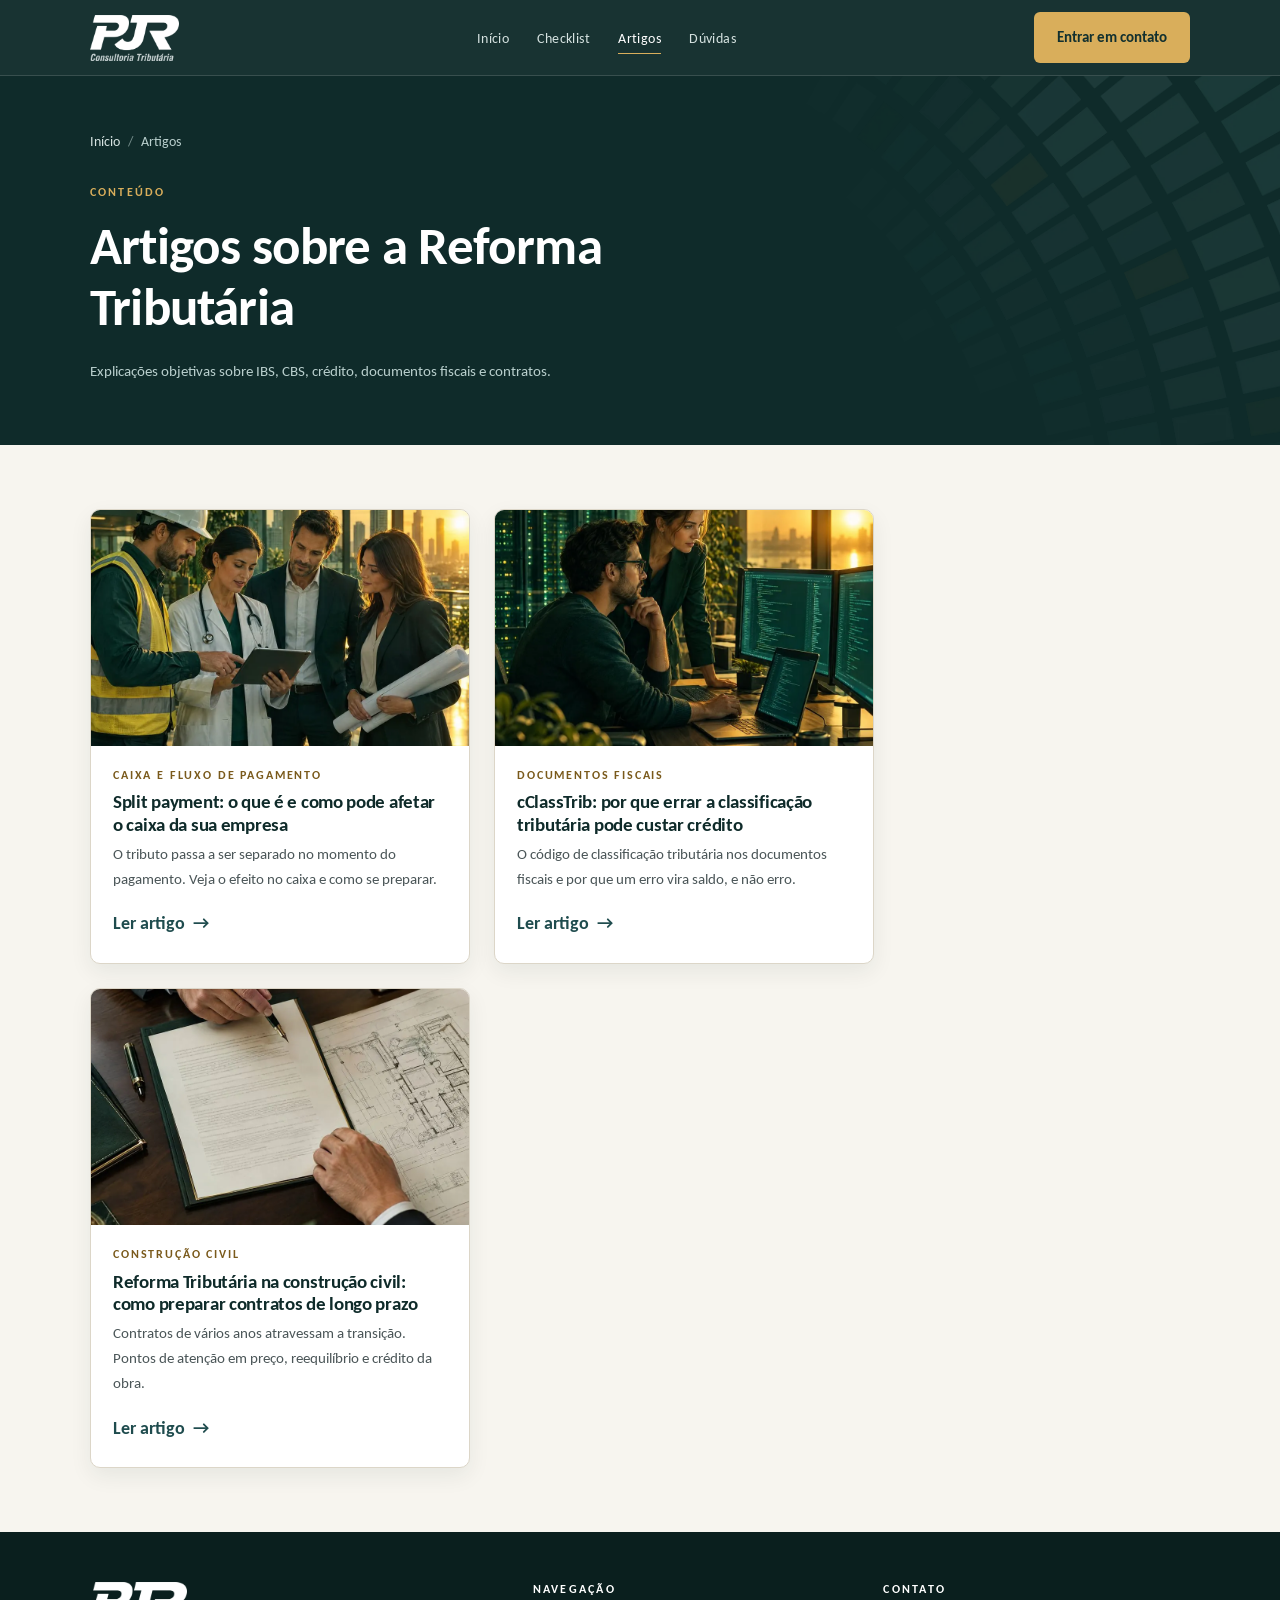
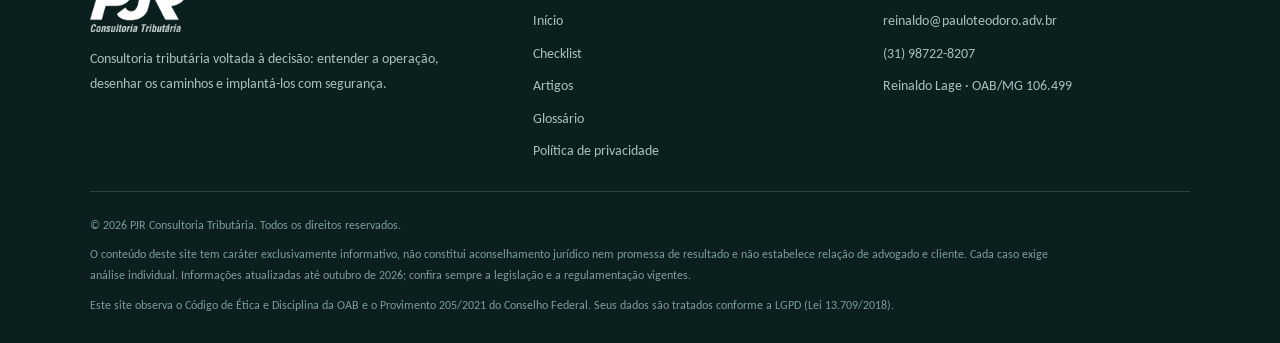
==== artigos/index.html @ 3b341098 "Blog: 3 artigos (split payment, cClassTrib, construção civil), listagem, seção na home e sitemap" ====
<!doctype html>
<html lang="pt-BR">
<head>
<meta charset="utf-8">
<meta name="viewport" content="width=device-width, initial-scale=1">
<title>Artigos sobre a Reforma Tributária | PJR</title>
<meta name="description" content="Artigos objetivos sobre a Reforma Tributária (IBS e CBS): split payment, classificação tributária, contratos e crédito, escritos por advogado tributarista.">
<meta name="robots" content="index, follow, max-image-preview:large">
<meta name="author" content="Reinaldo Lage">
<meta name="theme-color" content="#0F2B2A">
<link rel="canonical" href="https://samubhz.github.io/pjr-consultoria-tributaria/artigos/">
<link rel="alternate" hreflang="pt-BR" href="https://samubhz.github.io/pjr-consultoria-tributaria/artigos/">
<link rel="icon" href="../assets/favicon.ico" sizes="any">
<link rel="icon" type="image/png" sizes="32x32" href="../assets/favicon-32.png">
<link rel="apple-touch-icon" href="../assets/apple-touch-icon.png">
<meta property="og:type" content="website">
<meta property="og:locale" content="pt_BR">
<meta property="og:site_name" content="PJR Consultoria Tributária">
<meta property="og:title" content="Artigos sobre a Reforma Tributária | PJR">
<meta property="og:description" content="Artigos objetivos sobre a Reforma Tributária (IBS e CBS): split payment, classificação tributária, contratos e crédito, escritos por advogado tributarista.">
<meta property="og:url" content="https://samubhz.github.io/pjr-consultoria-tributaria/artigos/">
<meta property="og:image" content="https://samubhz.github.io/pjr-consultoria-tributaria/assets/og-image.jpg">
<meta property="og:image:width" content="1200"><meta property="og:image:height" content="630">
<meta name="twitter:card" content="summary_large_image">
<meta name="twitter:title" content="Artigos sobre a Reforma Tributária | PJR">
<meta name="twitter:description" content="Artigos objetivos sobre a Reforma Tributária (IBS e CBS): split payment, classificação tributária, contratos e crédito, escritos por advogado tributarista.">
<meta name="twitter:image" content="https://samubhz.github.io/pjr-consultoria-tributaria/assets/og-image.jpg">
<script type="application/ld+json">
{
  "@context": "https://schema.org",
  "@type": "CollectionPage",
  "name": "Artigos sobre a Reforma Tributária",
  "url": "https://samubhz.github.io/pjr-consultoria-tributaria/artigos/",
  "hasPart": [
    {
      "@type": "Article",
      "headline": "Split payment: o que é e como pode afetar o caixa da sua empresa",
      "url": "https://samubhz.github.io/pjr-consultoria-tributaria/artigos/split-payment-reforma-tributaria.html"
    },
    {
      "@type": "Article",
      "headline": "cClassTrib: por que errar a classificação tributária pode custar crédito",
      "url": "https://samubhz.github.io/pjr-consultoria-tributaria/artigos/cclasstrib-classificacao-tributaria.html"
    },
    {
      "@type": "Article",
      "headline": "Reforma Tributária na construção civil: como preparar contratos de longo prazo",
      "url": "https://samubhz.github.io/pjr-consultoria-tributaria/artigos/reforma-tributaria-construcao-civil-contratos.html"
    }
  ]
}
</script>
<link rel="preload" as="style" href="https://fonts.googleapis.com/css2?family=Carlito:wght@400;700&display=swap" onload="this.onload=null;this.rel='stylesheet'">
<noscript><link rel="stylesheet" href="https://fonts.googleapis.com/css2?family=Carlito:wght@400;700&display=swap"></noscript>
<link rel="stylesheet" href="../assets/blog.css">
</head>
<body>
<a class="skip" href="#conteudo">Ir para o conteúdo</a>
<header class="site">
  <div class="container nav">
    <a href="../index.html" aria-label="PJR Consultoria Tributária, início"><img src="../assets/logo-pjr-white.png" alt="PJR Consultoria Tributária" width="89" height="46"></a>
    <nav aria-label="Principal"><ul>
      <li><a class="link" href="../index.html">Início</a></li>
      <li><a class="link" href="../index.html#checklist">Checklist</a></li>
      <li><a class="link" href="index.html" aria-current="page">Artigos</a></li>
      <li><a class="link" href="../index.html#faq">Dúvidas</a></li>
    </ul></nav>
    <a class="btn btn-primary" href="../index.html#contato">Entrar em contato</a>
  </div>
</header>
<main id="conteudo">
<div class="a-hero"><div class="container">
  <p class="crumbs"><a href="../index.html">Início</a><span>/</span>Artigos</p>
  <span class="tag">Conteúdo</span>
  <h1>Artigos sobre a Reforma Tributária</h1>
  <p class="meta">Explicações objetivas sobre IBS, CBS, crédito, documentos fiscais e contratos.</p>
</div></div>
<section class="related" style="background:var(--paper)"><div class="container"><div class="cards"><a class="card" href="split-payment-reforma-tributaria.html"><img src="../assets/hero-servicos.webp" alt="Profissionais analisando um tablet e plantas em um saguão moderno" width="1000" height="1000" loading="lazy"><div><span class="tag">Caixa e fluxo de pagamento</span><h3>Split payment: o que é e como pode afetar o caixa da sua empresa</h3><p>O tributo passa a ser separado no momento do pagamento. Veja o efeito no caixa e como se preparar.</p><span class="more">Ler artigo <span aria-hidden="true">→</span></span></div></a><a class="card" href="cclasstrib-classificacao-tributaria.html"><img src="../assets/hero-ti.webp" alt="Dois profissionais de tecnologia analisando código em monitores" width="1000" height="1000" loading="lazy"><div><span class="tag">Documentos fiscais</span><h3>cClassTrib: por que errar a classificação tributária pode custar crédito</h3><p>O código de classificação tributária nos documentos fiscais e por que um erro vira saldo, e não erro.</p><span class="more">Ler artigo <span aria-hidden="true">→</span></span></div></a><a class="card" href="reforma-tributaria-construcao-civil-contratos.html"><img src="../assets/contrato-obra.webp" alt="Profissionais revisando um contrato e uma planta sobre a mesa" width="1000" height="1000" loading="lazy"><div><span class="tag">Construção civil</span><h3>Reforma Tributária na construção civil: como preparar contratos de longo prazo</h3><p>Contratos de vários anos atravessam a transição. Pontos de atenção em preço, reequilíbrio e crédito da obra.</p><span class="more">Ler artigo <span aria-hidden="true">→</span></span></div></a></div></div></section>
</main>
<footer>
  <div class="container">
    <div class="fgrid">
      <div><img src="../assets/logo-pjr-white.png" alt="PJR Consultoria Tributária" width="97" height="50" loading="lazy"><p>Consultoria tributária voltada à decisão: entender a operação, desenhar os caminhos e implantá-los com segurança.</p></div>
      <div><h3>Navegação</h3><ul><li><a href="../index.html">Início</a></li><li><a href="../index.html#checklist">Checklist</a></li><li><a href="index.html">Artigos</a></li><li><a href="../index.html#glossario">Glossário</a></li><li><a href="../privacidade.html">Política de privacidade</a></li></ul></div>
      <div><h3>Contato</h3><ul><li><a href="mailto:reinaldo@pauloteodoro.adv.br">reinaldo@pauloteodoro.adv.br</a></li><li><a href="tel:+5531987228207">(31) 98722-8207</a></li><li>Reinaldo Lage · OAB/MG 106.499</li></ul></div>
    </div>
    <div class="legal">
      <span>© 2026 PJR Consultoria Tributária. Todos os direitos reservados.</span>
      <span>O conteúdo deste site tem caráter exclusivamente informativo, não constitui aconselhamento jurídico nem promessa de resultado e não estabelece relação de advogado e cliente. Cada caso exige análise individual. Informações atualizadas até outubro de 2026; confira sempre a legislação e a regulamentação vigentes.</span>
      <span>Este site observa o Código de Ética e Disciplina da OAB e o Provimento 205/2021 do Conselho Federal. Seus dados são tratados conforme a LGPD (Lei 13.709/2018).</span>
    </div>
  </div>
</footer>
</body>
</html>
---- assets/blog.css ----
:root{--green:#1F4C4E;--green-deep:#0F2B2A;--green-mid:#2E8B84;--gold:#B8893A;--gold-bright:#D9AE5B;--gold-ink:#7A5A1C;--paper:#F7F5EF;--paper-2:#EFEBE1;--ink:#1B2627;--ink-soft:#4B5658;--line:#DCD6C8;--ease:cubic-bezier(.22,1,.36,1);--sans:Calibri,Carlito,"Segoe UI",system-ui,-apple-system,Arial,sans-serif}
*{box-sizing:border-box}
html{scroll-behavior:smooth;scroll-padding-top:84px}
body{margin:0;font-family:var(--sans);font-size:18px;line-height:1.7;color:var(--ink);background:var(--paper);-webkit-font-smoothing:antialiased;overflow-x:clip}
img{max-width:100%;height:auto;display:block}
a{color:var(--green)}
h1,h2,h3{font-family:var(--sans);font-weight:700;color:var(--green-deep);line-height:1.15;letter-spacing:-.015em;margin:0 0 .5em}
p{margin:0 0 1.15em}
.container{width:min(1100px,100% - 44px);margin-inline:auto}
.icon{width:1.05em;height:1.05em;fill:currentColor;flex:none}
.skip{position:absolute;left:-999px;top:8px;background:var(--gold-bright);color:#12302F;padding:10px 16px;border-radius:6px;z-index:100;font-weight:600}
.skip:focus{left:12px}
:focus-visible{outline:3px solid var(--gold-bright);outline-offset:3px;border-radius:4px}

header.site{position:sticky;top:0;z-index:50;background:rgba(15,43,42,.96);backdrop-filter:blur(10px);border-bottom:1px solid rgba(255,255,255,.14)}
.nav{display:flex;align-items:center;justify-content:space-between;gap:24px;padding:12px 0}
.nav img{height:46px;width:auto}
.nav ul{display:flex;gap:28px;list-style:none;margin:0;padding:0}
.nav a.link{color:#D6E3E1;text-decoration:none;font-size:.9rem;font-weight:500;letter-spacing:.03em;padding:6px 0;border-bottom:1px solid transparent}
.nav a.link:hover,.nav a.link[aria-current]{color:#fff;border-color:var(--gold-bright)}
.btn{display:inline-flex;align-items:center;gap:10px;padding:12px 22px;border-radius:6px;font-weight:700;font-size:.92rem;text-decoration:none;border:1.5px solid transparent;cursor:pointer;font-family:var(--sans);transition:background-color .2s,transform .15s var(--ease)}
.btn:active{transform:scale(.97)}
.btn-primary{background:var(--gold-bright);color:#12302F}
.btn-primary:hover{background:#E4BC71}
.btn-green{background:var(--green);color:#fff}
.btn-green:hover{background:var(--green-deep)}
@media(max-width:860px){.nav ul{display:none}}

.a-hero{background:var(--green-deep);color:#fff;padding:54px 0 60px;position:relative;overflow:hidden;isolation:isolate}
.a-hero::after{content:"";position:absolute;right:-3%;top:-10%;width:min(60%,820px);aspect-ratio:1.6;background:url(grafismo-branco.webp) no-repeat center/contain;opacity:.8;z-index:-1;pointer-events:none}
.crumbs{font-size:.85rem;color:#B9CFCD;margin:0 0 22px}
.crumbs a{color:#D6E3E1;text-decoration:none}.crumbs a:hover{color:var(--gold-bright)}
.crumbs span{margin:0 8px;opacity:.6}
.a-hero .tag{display:inline-block;font-weight:700;letter-spacing:.18em;text-transform:uppercase;font-size:.74rem;color:var(--gold-bright);margin-bottom:14px}
.a-hero h1{color:#fff;font-size:clamp(2rem,4.6vw,3.3rem);max-width:22ch;margin-bottom:.4em}
.a-hero .meta{margin:0;color:#B9CFCD;font-size:.95rem}
.a-hero .meta b{color:#fff}

.a-wrap{display:grid;grid-template-columns:minmax(0,760px) 260px;gap:64px;justify-content:center;padding:56px 0 90px}
.a-body figure{margin:0 0 34px;border-radius:10px;overflow:hidden;box-shadow:0 14px 36px rgba(15,43,42,.14)}
.a-body figure img{width:100%;aspect-ratio:16/9;object-fit:cover}
.summary{background:#fff;border:1px solid var(--line);border-left:4px solid var(--gold);border-radius:8px;padding:22px 26px;margin:0 0 34px}
.summary h2{font-size:1.15rem;margin:0 0 10px;letter-spacing:.02em}
.summary ul{margin:0;padding-left:1.1em}
.summary li{margin:.3em 0;color:var(--ink-soft)}
.a-body h2{font-size:1.75rem;margin:1.8em 0 .5em}
.a-body h3{font-size:1.25rem;margin:1.4em 0 .4em}
.a-body li{margin:.35em 0}
.a-body ul,.a-body ol{padding-left:1.2em;margin:0 0 1.2em}
.example{background:#FBF2DE;border:1px solid #EBD3A0;border-radius:8px;padding:22px 26px;margin:1.4em 0}
.example h3{margin-top:0;font-size:1.1rem}
.example p:last-child{margin:0}
.note{font-size:.85rem;color:var(--ink-soft)}
.cta{background:var(--green-deep);color:#fff;border-radius:10px;padding:32px 34px;margin:2.4em 0 2em;border-top:3px solid var(--gold-bright)}
.cta h2{color:#fff;font-size:1.5rem;margin:0 0 .4em}
.cta p{color:#C9D9D7;margin:0 0 1.1em}
.cta .row{display:flex;flex-wrap:wrap;gap:12px}
.cta .btn-ghost{border-color:rgba(255,255,255,.5);color:#fff}
.author{display:flex;gap:20px;align-items:center;border-top:1px solid var(--line);padding-top:26px;margin-top:2em}
.author img{width:84px;height:84px;border-radius:50%;flex:none}
.author p{margin:0;font-size:.95rem;color:var(--ink-soft)}
.author b{color:var(--green-deep)}
.legal-note{font-size:.82rem;color:var(--ink-soft);margin-top:1.6em;border-top:1px solid var(--line);padding-top:16px}
.toc{position:sticky;top:96px;align-self:start;font-size:.92rem}
.toc h2{font-size:.78rem;letter-spacing:.18em;text-transform:uppercase;color:var(--gold-ink);margin:0 0 12px}
.toc ol{list-style:none;margin:0;padding:0;border-left:2px solid var(--line)}
.toc a{display:block;padding:6px 0 6px 16px;margin-left:-2px;border-left:2px solid transparent;text-decoration:none;color:var(--ink-soft);line-height:1.35}
.toc a:hover{color:var(--green);border-color:var(--gold)}
.related{background:var(--paper-2);padding:64px 0}
.related h2{font-size:1.6rem;margin-bottom:24px}
.cards{display:grid;grid-template-columns:repeat(auto-fit,minmax(280px,380px));gap:24px;justify-content:start}
.card{display:flex;flex-direction:column;background:#fff;border:1px solid var(--line);border-radius:10px;overflow:hidden;text-decoration:none;color:inherit;box-shadow:0 8px 22px rgba(15,43,42,.07);transition:translate .25s var(--ease),box-shadow .25s var(--ease)}
@media(hover:hover) and (pointer:fine){.card:hover{translate:0 -4px;box-shadow:0 18px 40px rgba(15,43,42,.14)}}
.card img{aspect-ratio:16/10;width:100%;object-fit:cover}
.card div{padding:20px 22px 24px;display:flex;flex-direction:column;gap:6px;flex:1}
.card .tag{font-size:.72rem;font-weight:700;letter-spacing:.16em;text-transform:uppercase;color:var(--gold-ink)}
.card h3{font-size:1.2rem;margin:0}
.card p{font-size:.93rem;color:var(--ink-soft);margin:0}
.card .more{margin-top:auto;padding-top:10px;font-weight:700;color:var(--green);display:inline-flex;gap:8px;align-items:center}

footer{background:#0A1F1E;color:#A9C0BE;padding:50px 0 28px;font-size:.9rem}
.fgrid{display:grid;grid-template-columns:1.3fr 1fr 1fr;gap:44px;padding-bottom:28px;border-bottom:1px solid rgba(255,255,255,.14)}
footer img{height:50px;width:auto;margin-bottom:14px}
footer h3{font-size:.78rem;letter-spacing:.18em;text-transform:uppercase;color:#fff;margin-bottom:12px}
footer ul{list-style:none;padding:0;margin:0;display:grid;gap:8px}
footer a{color:inherit;text-decoration:none}footer a:hover{color:var(--gold-bright)}
.legal{padding-top:22px;font-size:.78rem;color:#7F9B99;display:grid;gap:8px;max-width:980px}

@media(max-width:1000px){.a-wrap{grid-template-columns:minmax(0,760px)}.toc{display:none}.cards{grid-template-columns:minmax(0,520px)}.fgrid{grid-template-columns:1fr}}
@media(max-width:600px){body{font-size:17px}.cta{padding:26px 22px}.author{flex-direction:column;text-align:center}}
@media(prefers-reduced-motion:reduce){*,*::before,*::after{transition:none!important;animation:none!important}html{scroll-behavior:auto}}
@media print{header.site,.toc,.cta,.related,footer,.skip{display:none!important}.a-hero{background:#fff;color:#000;padding:0}.a-hero h1,.a-hero .meta{color:#000}.a-hero::after{display:none}.a-wrap{display:block;padding:0}}
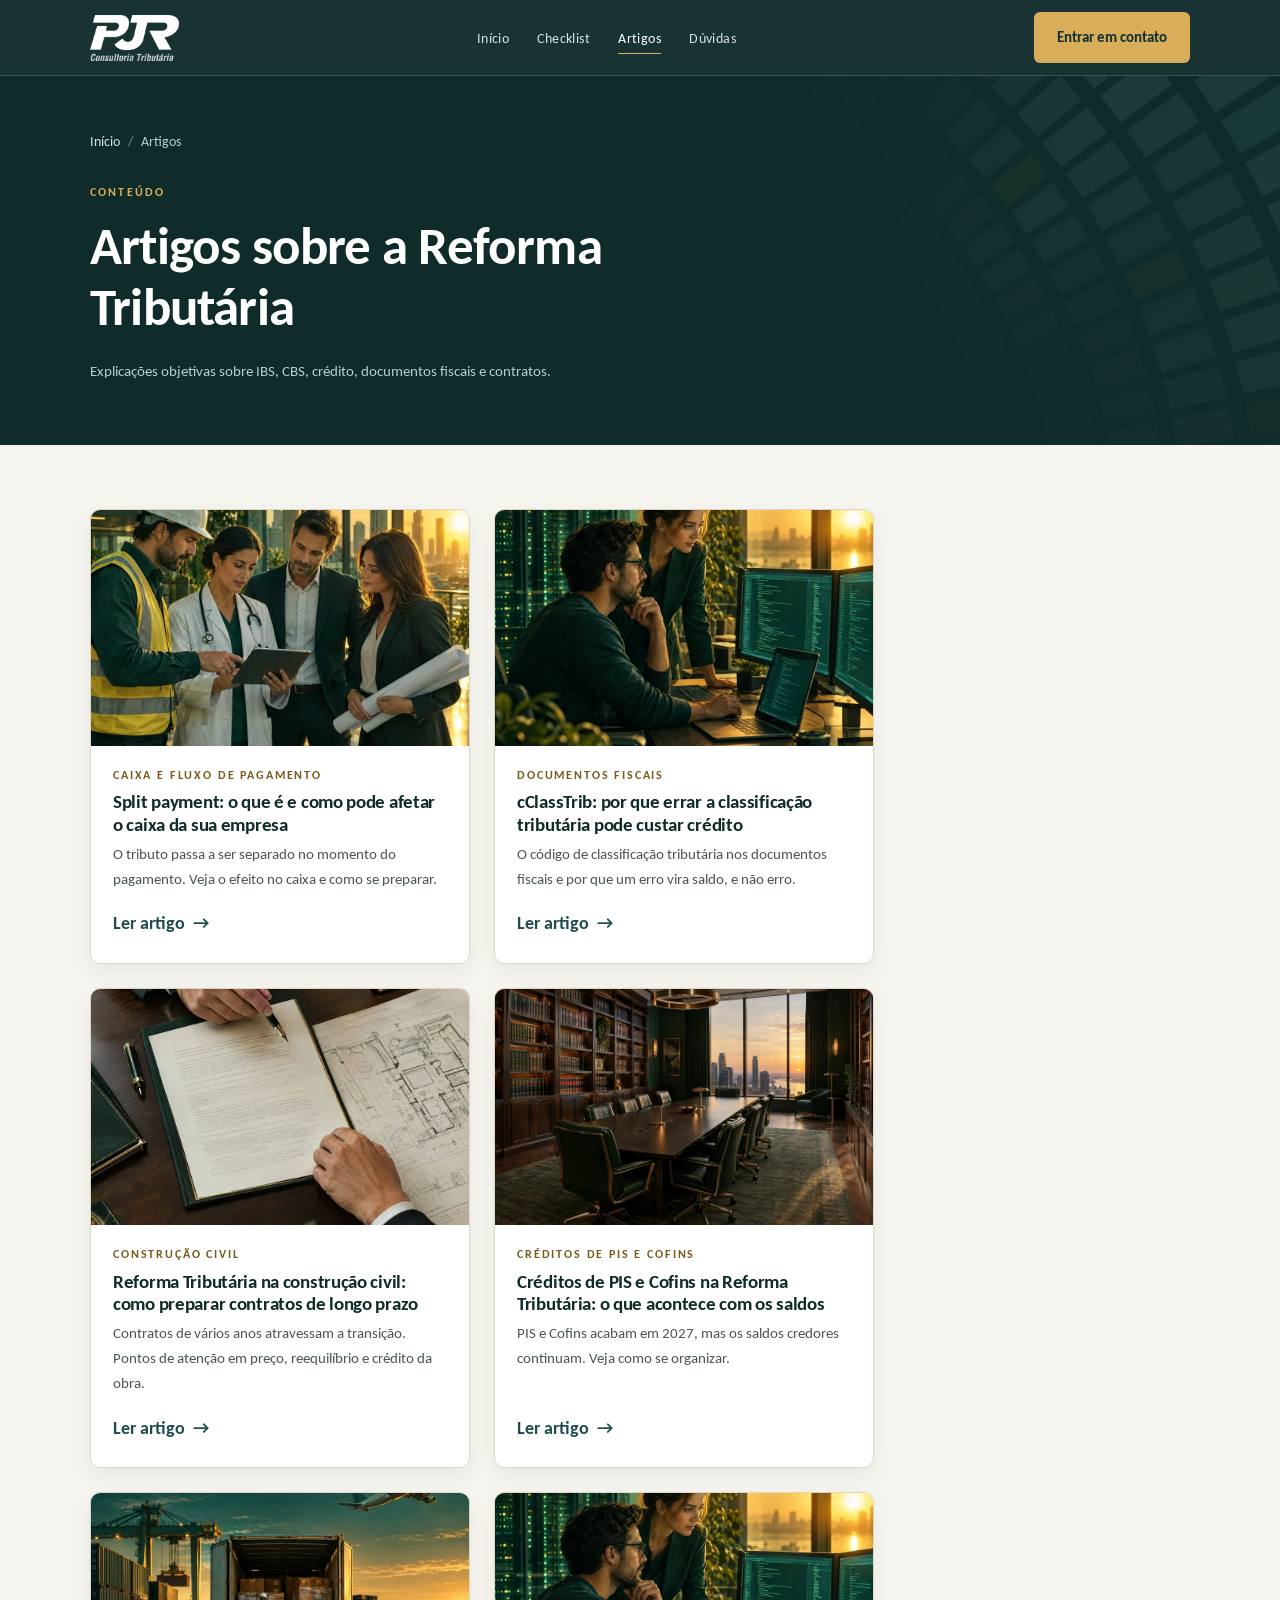
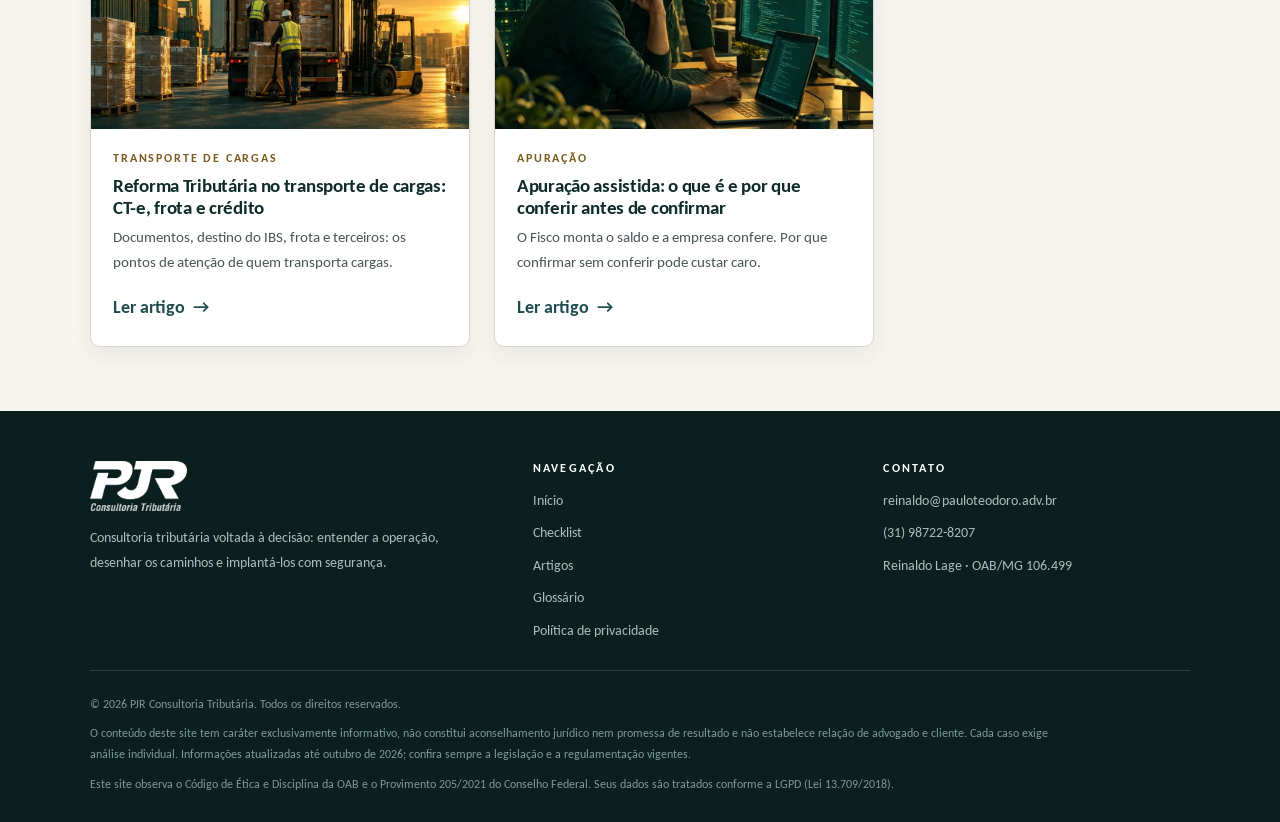
==== commit 523e9ea0: "Blog: mais 3 artigos (PIS/Cofins, transporte de cargas, apuração assistida)" ====
--- a/artigos/index.html
+++ b/artigos/index.html
@@ -46,6 +46,21 @@
       "@type": "Article",
       "headline": "Reforma Tributária na construção civil: como preparar contratos de longo prazo",
       "url": "https://samubhz.github.io/pjr-consultoria-tributaria/artigos/reforma-tributaria-construcao-civil-contratos.html"
+    },
+    {
+      "@type": "Article",
+      "headline": "Créditos de PIS e Cofins na Reforma Tributária: o que acontece com os saldos",
+      "url": "https://samubhz.github.io/pjr-consultoria-tributaria/artigos/creditos-pis-cofins-reforma-tributaria.html"
+    },
+    {
+      "@type": "Article",
+      "headline": "Reforma Tributária no transporte de cargas: CT-e, frota e crédito",
+      "url": "https://samubhz.github.io/pjr-consultoria-tributaria/artigos/reforma-tributaria-transporte-de-cargas-cte.html"
+    },
+    {
+      "@type": "Article",
+      "headline": "Apuração assistida: o que é e por que conferir antes de confirmar",
+      "url": "https://samubhz.github.io/pjr-consultoria-tributaria/artigos/apuracao-assistida-o-que-e.html"
     }
   ]
 }
@@ -75,7 +90,7 @@
   <h1>Artigos sobre a Reforma Tributária</h1>
   <p class="meta">Explicações objetivas sobre IBS, CBS, crédito, documentos fiscais e contratos.</p>
 </div></div>
-<section class="related" style="background:var(--paper)"><div class="container"><div class="cards"><a class="card" href="split-payment-reforma-tributaria.html"><img src="../assets/hero-servicos.webp" alt="Profissionais analisando um tablet e plantas em um saguão moderno" width="1000" height="1000" loading="lazy"><div><span class="tag">Caixa e fluxo de pagamento</span><h3>Split payment: o que é e como pode afetar o caixa da sua empresa</h3><p>O tributo passa a ser separado no momento do pagamento. Veja o efeito no caixa e como se preparar.</p><span class="more">Ler artigo <span aria-hidden="true">→</span></span></div></a><a class="card" href="cclasstrib-classificacao-tributaria.html"><img src="../assets/hero-ti.webp" alt="Dois profissionais de tecnologia analisando código em monitores" width="1000" height="1000" loading="lazy"><div><span class="tag">Documentos fiscais</span><h3>cClassTrib: por que errar a classificação tributária pode custar crédito</h3><p>O código de classificação tributária nos documentos fiscais e por que um erro vira saldo, e não erro.</p><span class="more">Ler artigo <span aria-hidden="true">→</span></span></div></a><a class="card" href="reforma-tributaria-construcao-civil-contratos.html"><img src="../assets/contrato-obra.webp" alt="Profissionais revisando um contrato e uma planta sobre a mesa" width="1000" height="1000" loading="lazy"><div><span class="tag">Construção civil</span><h3>Reforma Tributária na construção civil: como preparar contratos de longo prazo</h3><p>Contratos de vários anos atravessam a transição. Pontos de atenção em preço, reequilíbrio e crédito da obra.</p><span class="more">Ler artigo <span aria-hidden="true">→</span></span></div></a></div></div></section>
+<section class="related" style="background:var(--paper)"><div class="container"><div class="cards"><a class="card" href="split-payment-reforma-tributaria.html"><img src="../assets/hero-servicos.webp" alt="Profissionais analisando um tablet e plantas em um saguão moderno" width="1000" height="1000" loading="lazy"><div><span class="tag">Caixa e fluxo de pagamento</span><h3>Split payment: o que é e como pode afetar o caixa da sua empresa</h3><p>O tributo passa a ser separado no momento do pagamento. Veja o efeito no caixa e como se preparar.</p><span class="more">Ler artigo <span aria-hidden="true">→</span></span></div></a><a class="card" href="cclasstrib-classificacao-tributaria.html"><img src="../assets/hero-ti.webp" alt="Dois profissionais de tecnologia analisando código em monitores" width="1000" height="1000" loading="lazy"><div><span class="tag">Documentos fiscais</span><h3>cClassTrib: por que errar a classificação tributária pode custar crédito</h3><p>O código de classificação tributária nos documentos fiscais e por que um erro vira saldo, e não erro.</p><span class="more">Ler artigo <span aria-hidden="true">→</span></span></div></a><a class="card" href="reforma-tributaria-construcao-civil-contratos.html"><img src="../assets/contrato-obra.webp" alt="Profissionais revisando um contrato e uma planta sobre a mesa" width="1000" height="1000" loading="lazy"><div><span class="tag">Construção civil</span><h3>Reforma Tributária na construção civil: como preparar contratos de longo prazo</h3><p>Contratos de vários anos atravessam a transição. Pontos de atenção em preço, reequilíbrio e crédito da obra.</p><span class="more">Ler artigo <span aria-hidden="true">→</span></span></div></a><a class="card" href="creditos-pis-cofins-reforma-tributaria.html"><img src="../assets/biblioteca.webp" alt="Biblioteca de escritório de advocacia com estantes de livros jurídicos" width="1000" height="1000" loading="lazy"><div><span class="tag">Créditos de PIS e Cofins</span><h3>Créditos de PIS e Cofins na Reforma Tributária: o que acontece com os saldos</h3><p>PIS e Cofins acabam em 2027, mas os saldos credores continuam. Veja como se organizar.</p><span class="more">Ler artigo <span aria-hidden="true">→</span></span></div></a><a class="card" href="reforma-tributaria-transporte-de-cargas-cte.html"><img src="../assets/hero-transporte.webp" alt="Caminhão aberto sendo descarregado em um terminal de cargas ao entardecer" width="1000" height="1000" loading="lazy"><div><span class="tag">Transporte de cargas</span><h3>Reforma Tributária no transporte de cargas: CT-e, frota e crédito</h3><p>Documentos, destino do IBS, frota e terceiros: os pontos de atenção de quem transporta cargas.</p><span class="more">Ler artigo <span aria-hidden="true">→</span></span></div></a><a class="card" href="apuracao-assistida-o-que-e.html"><img src="../assets/hero-ti.webp" alt="Dois profissionais analisando informações em monitores" width="1000" height="1000" loading="lazy"><div><span class="tag">Apuração</span><h3>Apuração assistida: o que é e por que conferir antes de confirmar</h3><p>O Fisco monta o saldo e a empresa confere. Por que confirmar sem conferir pode custar caro.</p><span class="more">Ler artigo <span aria-hidden="true">→</span></span></div></a></div></div></section>
 </main>
 <footer>
   <div class="container">
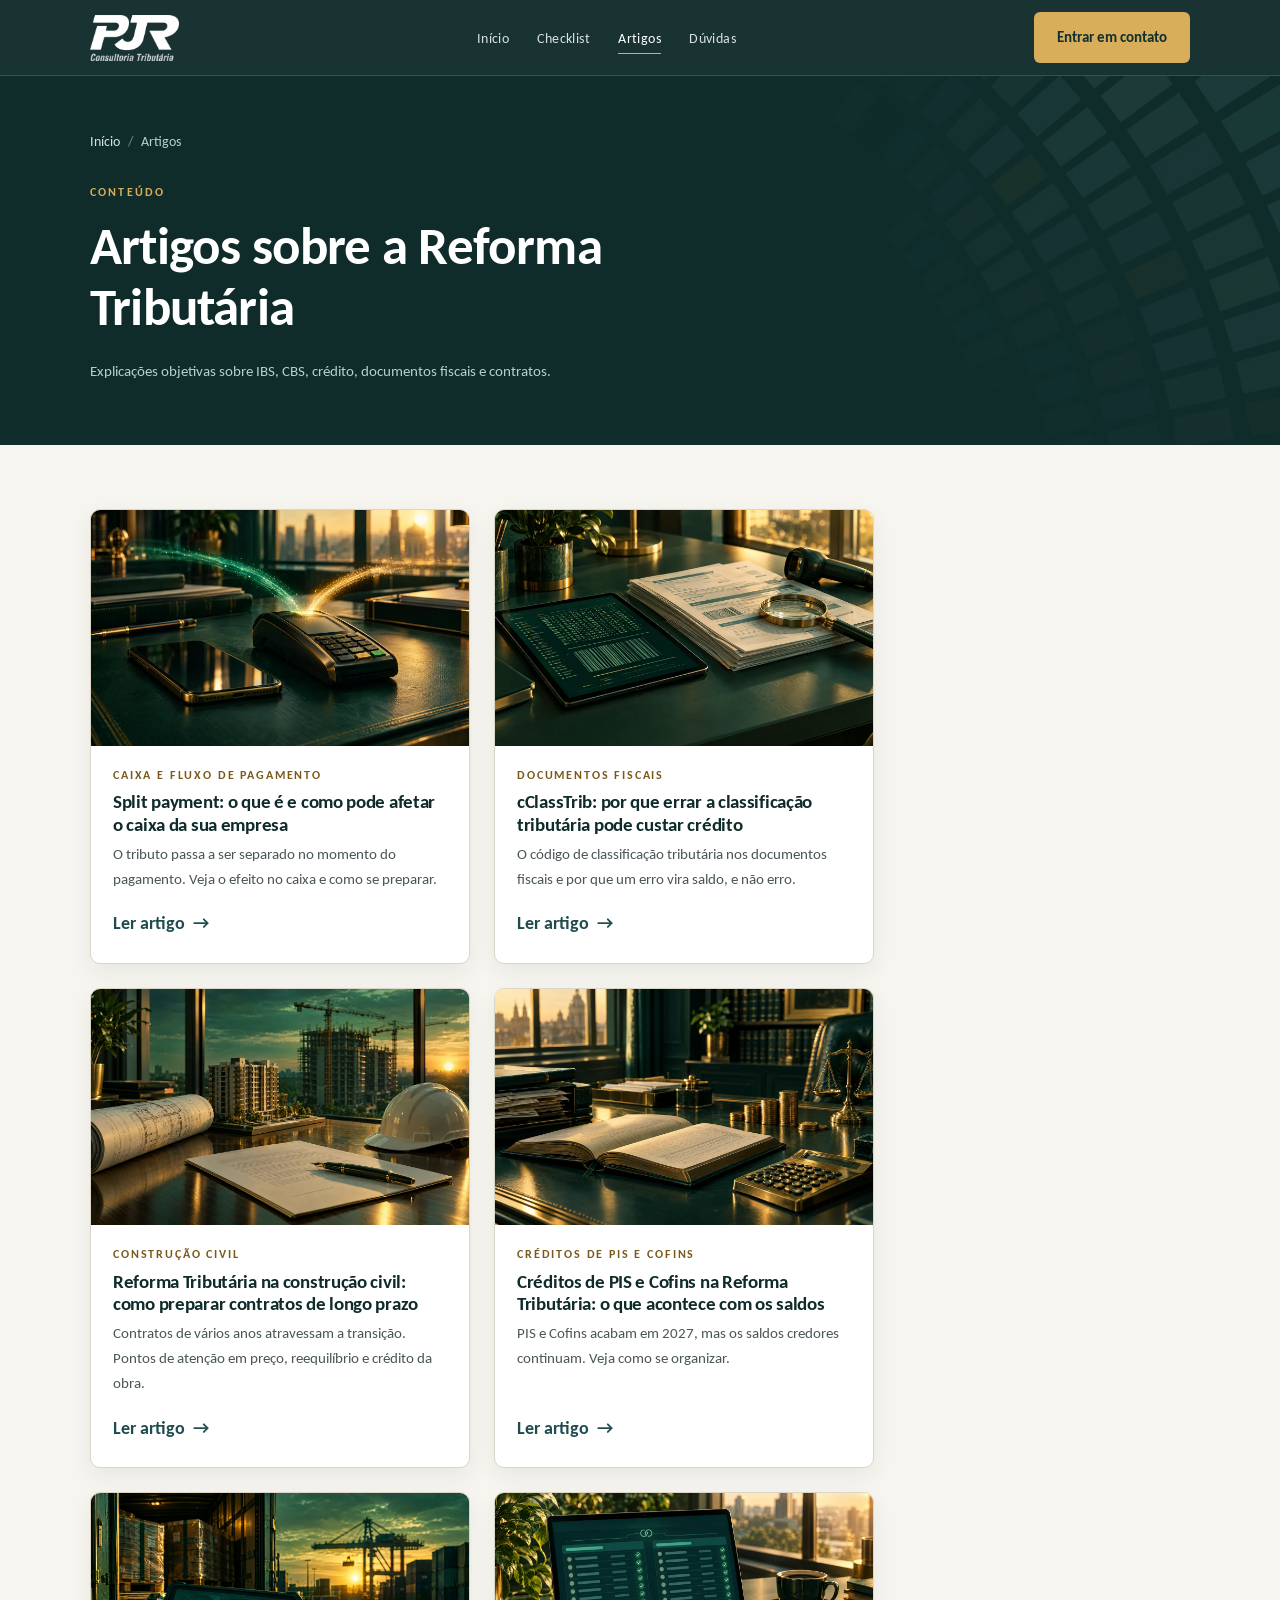
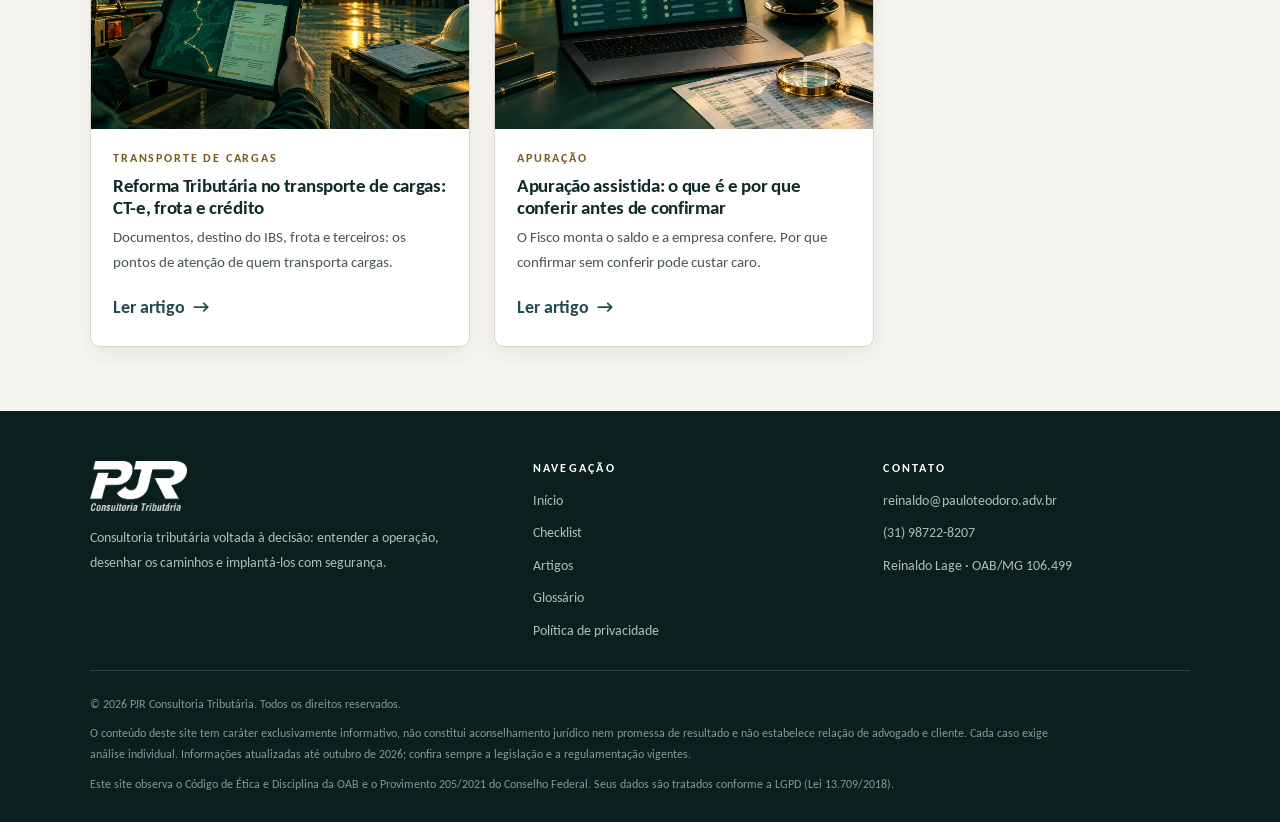
==== commit d8ebce9d: "Imagens exclusivas para cada artigo e imagens de compartilhamento por artigo" ====
--- a/artigos/index.html
+++ b/artigos/index.html
@@ -90,7 +90,7 @@
   <h1>Artigos sobre a Reforma Tributária</h1>
   <p class="meta">Explicações objetivas sobre IBS, CBS, crédito, documentos fiscais e contratos.</p>
 </div></div>
-<section class="related" style="background:var(--paper)"><div class="container"><div class="cards"><a class="card" href="split-payment-reforma-tributaria.html"><img src="../assets/hero-servicos.webp" alt="Profissionais analisando um tablet e plantas em um saguão moderno" width="1000" height="1000" loading="lazy"><div><span class="tag">Caixa e fluxo de pagamento</span><h3>Split payment: o que é e como pode afetar o caixa da sua empresa</h3><p>O tributo passa a ser separado no momento do pagamento. Veja o efeito no caixa e como se preparar.</p><span class="more">Ler artigo <span aria-hidden="true">→</span></span></div></a><a class="card" href="cclasstrib-classificacao-tributaria.html"><img src="../assets/hero-ti.webp" alt="Dois profissionais de tecnologia analisando código em monitores" width="1000" height="1000" loading="lazy"><div><span class="tag">Documentos fiscais</span><h3>cClassTrib: por que errar a classificação tributária pode custar crédito</h3><p>O código de classificação tributária nos documentos fiscais e por que um erro vira saldo, e não erro.</p><span class="more">Ler artigo <span aria-hidden="true">→</span></span></div></a><a class="card" href="reforma-tributaria-construcao-civil-contratos.html"><img src="../assets/contrato-obra.webp" alt="Profissionais revisando um contrato e uma planta sobre a mesa" width="1000" height="1000" loading="lazy"><div><span class="tag">Construção civil</span><h3>Reforma Tributária na construção civil: como preparar contratos de longo prazo</h3><p>Contratos de vários anos atravessam a transição. Pontos de atenção em preço, reequilíbrio e crédito da obra.</p><span class="more">Ler artigo <span aria-hidden="true">→</span></span></div></a><a class="card" href="creditos-pis-cofins-reforma-tributaria.html"><img src="../assets/biblioteca.webp" alt="Biblioteca de escritório de advocacia com estantes de livros jurídicos" width="1000" height="1000" loading="lazy"><div><span class="tag">Créditos de PIS e Cofins</span><h3>Créditos de PIS e Cofins na Reforma Tributária: o que acontece com os saldos</h3><p>PIS e Cofins acabam em 2027, mas os saldos credores continuam. Veja como se organizar.</p><span class="more">Ler artigo <span aria-hidden="true">→</span></span></div></a><a class="card" href="reforma-tributaria-transporte-de-cargas-cte.html"><img src="../assets/hero-transporte.webp" alt="Caminhão aberto sendo descarregado em um terminal de cargas ao entardecer" width="1000" height="1000" loading="lazy"><div><span class="tag">Transporte de cargas</span><h3>Reforma Tributária no transporte de cargas: CT-e, frota e crédito</h3><p>Documentos, destino do IBS, frota e terceiros: os pontos de atenção de quem transporta cargas.</p><span class="more">Ler artigo <span aria-hidden="true">→</span></span></div></a><a class="card" href="apuracao-assistida-o-que-e.html"><img src="../assets/hero-ti.webp" alt="Dois profissionais analisando informações em monitores" width="1000" height="1000" loading="lazy"><div><span class="tag">Apuração</span><h3>Apuração assistida: o que é e por que conferir antes de confirmar</h3><p>O Fisco monta o saldo e a empresa confere. Por que confirmar sem conferir pode custar caro.</p><span class="more">Ler artigo <span aria-hidden="true">→</span></span></div></a></div></div></section>
+<section class="related" style="background:var(--paper)"><div class="container"><div class="cards"><a class="card" href="split-payment-reforma-tributaria.html"><img src="../assets/art-split.webp" alt="Terminal de pagamento e celular sobre uma mesa verde, com um fluxo de luz se dividindo em dois" width="1600" height="900" loading="lazy"><div><span class="tag">Caixa e fluxo de pagamento</span><h3>Split payment: o que é e como pode afetar o caixa da sua empresa</h3><p>O tributo passa a ser separado no momento do pagamento. Veja o efeito no caixa e como se preparar.</p><span class="more">Ler artigo <span aria-hidden="true">→</span></span></div></a><a class="card" href="cclasstrib-classificacao-tributaria.html"><img src="../assets/art-cclasstrib.webp" alt="Tablet com códigos, notas fiscais e uma lupa dourada sobre a mesa" width="1600" height="900" loading="lazy"><div><span class="tag">Documentos fiscais</span><h3>cClassTrib: por que errar a classificação tributária pode custar crédito</h3><p>O código de classificação tributária nos documentos fiscais e por que um erro vira saldo, e não erro.</p><span class="more">Ler artigo <span aria-hidden="true">→</span></span></div></a><a class="card" href="reforma-tributaria-construcao-civil-contratos.html"><img src="../assets/art-obra.webp" alt="Planta, contrato e capacete sobre a mesa, com um edifício em obras ao fundo" width="1600" height="900" loading="lazy"><div><span class="tag">Construção civil</span><h3>Reforma Tributária na construção civil: como preparar contratos de longo prazo</h3><p>Contratos de vários anos atravessam a transição. Pontos de atenção em preço, reequilíbrio e crédito da obra.</p><span class="more">Ler artigo <span aria-hidden="true">→</span></span></div></a><a class="card" href="creditos-pis-cofins-reforma-tributaria.html"><img src="../assets/art-pis.webp" alt="Livro-caixa, calculadora, moedas e balança sobre uma mesa de escritório" width="1600" height="900" loading="lazy"><div><span class="tag">Créditos de PIS e Cofins</span><h3>Créditos de PIS e Cofins na Reforma Tributária: o que acontece com os saldos</h3><p>PIS e Cofins acabam em 2027, mas os saldos credores continuam. Veja como se organizar.</p><span class="more">Ler artigo <span aria-hidden="true">→</span></span></div></a><a class="card" href="reforma-tributaria-transporte-de-cargas-cte.html"><img src="../assets/art-transporte.webp" alt="Tablet com rota e documento de frete diante de um caminhão carregado ao entardecer" width="1600" height="900" loading="lazy"><div><span class="tag">Transporte de cargas</span><h3>Reforma Tributária no transporte de cargas: CT-e, frota e crédito</h3><p>Documentos, destino do IBS, frota e terceiros: os pontos de atenção de quem transporta cargas.</p><span class="more">Ler artigo <span aria-hidden="true">→</span></span></div></a><a class="card" href="apuracao-assistida-o-que-e.html"><img src="../assets/art-apuracao.webp" alt="Notebook com painel de conferência de documentos e lupa sobre uma planilha" width="1600" height="900" loading="lazy"><div><span class="tag">Apuração</span><h3>Apuração assistida: o que é e por que conferir antes de confirmar</h3><p>O Fisco monta o saldo e a empresa confere. Por que confirmar sem conferir pode custar caro.</p><span class="more">Ler artigo <span aria-hidden="true">→</span></span></div></a></div></div></section>
 </main>
 <footer>
   <div class="container">
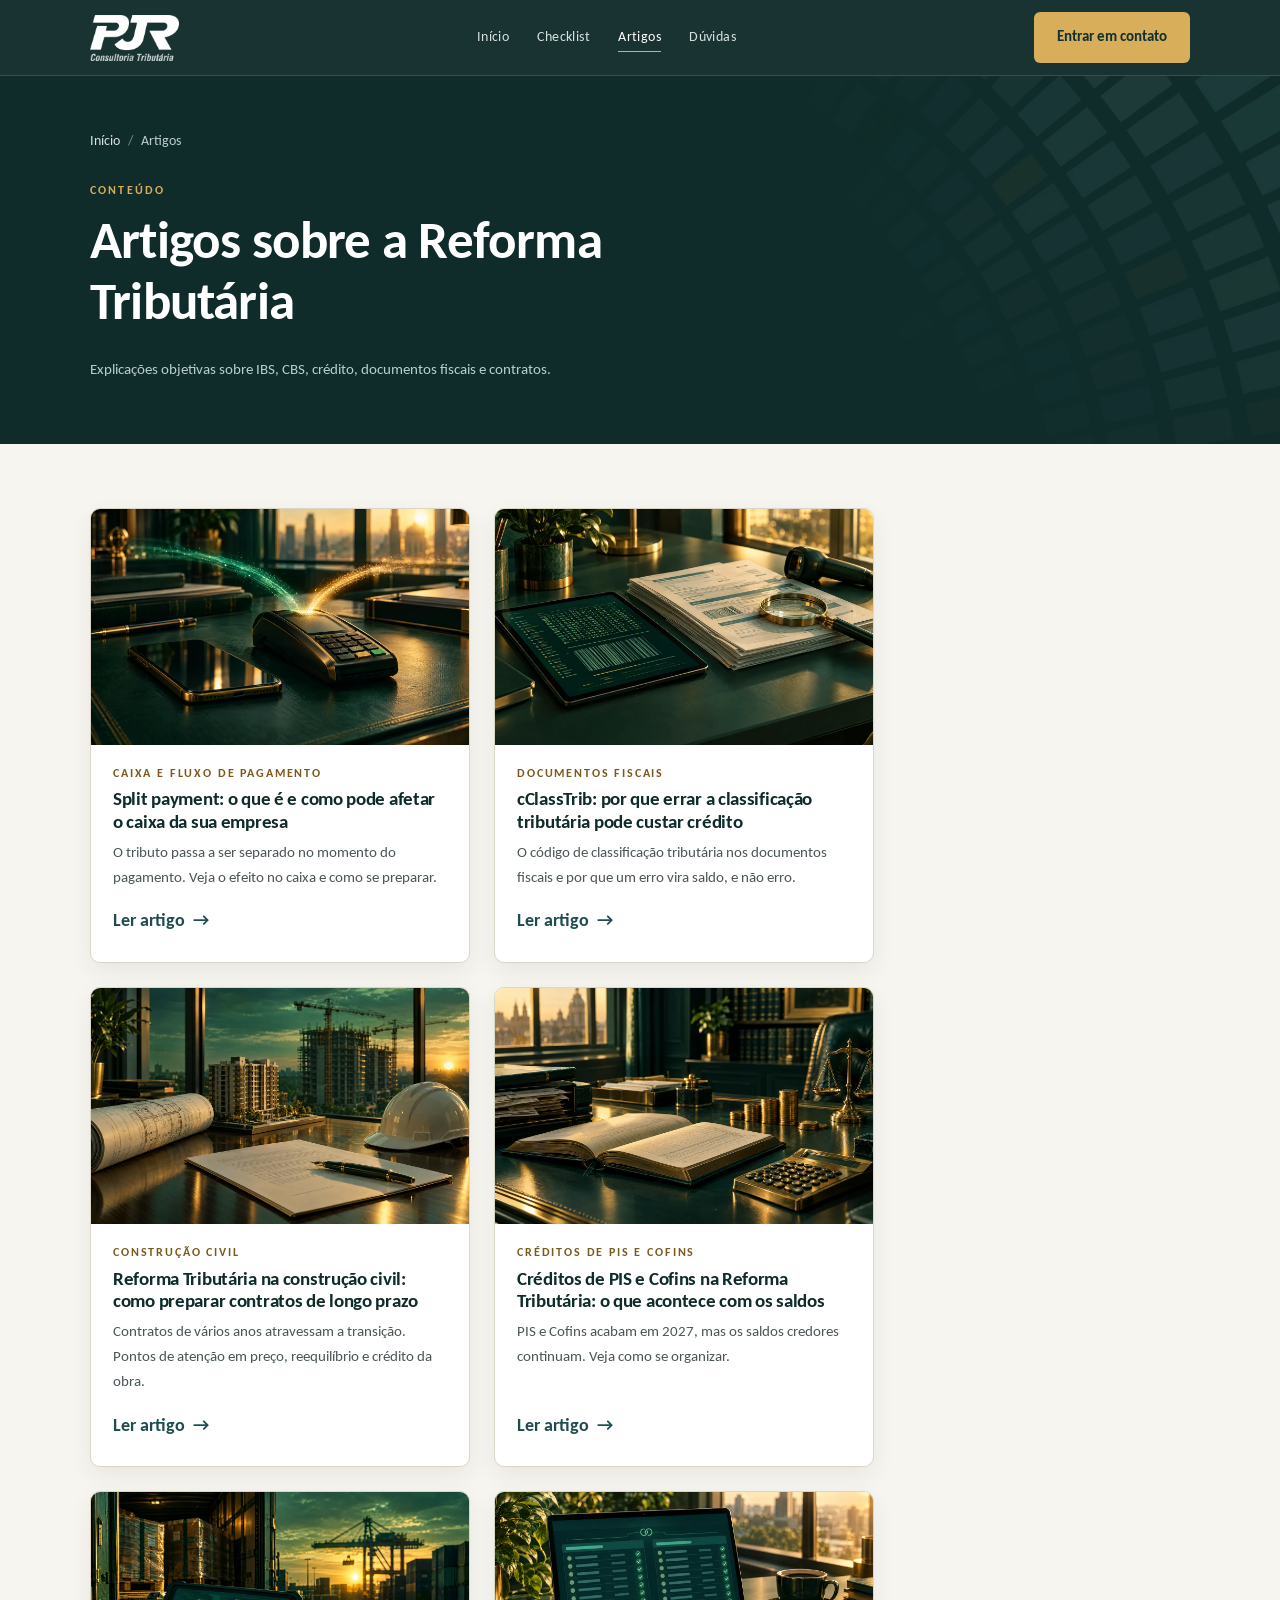
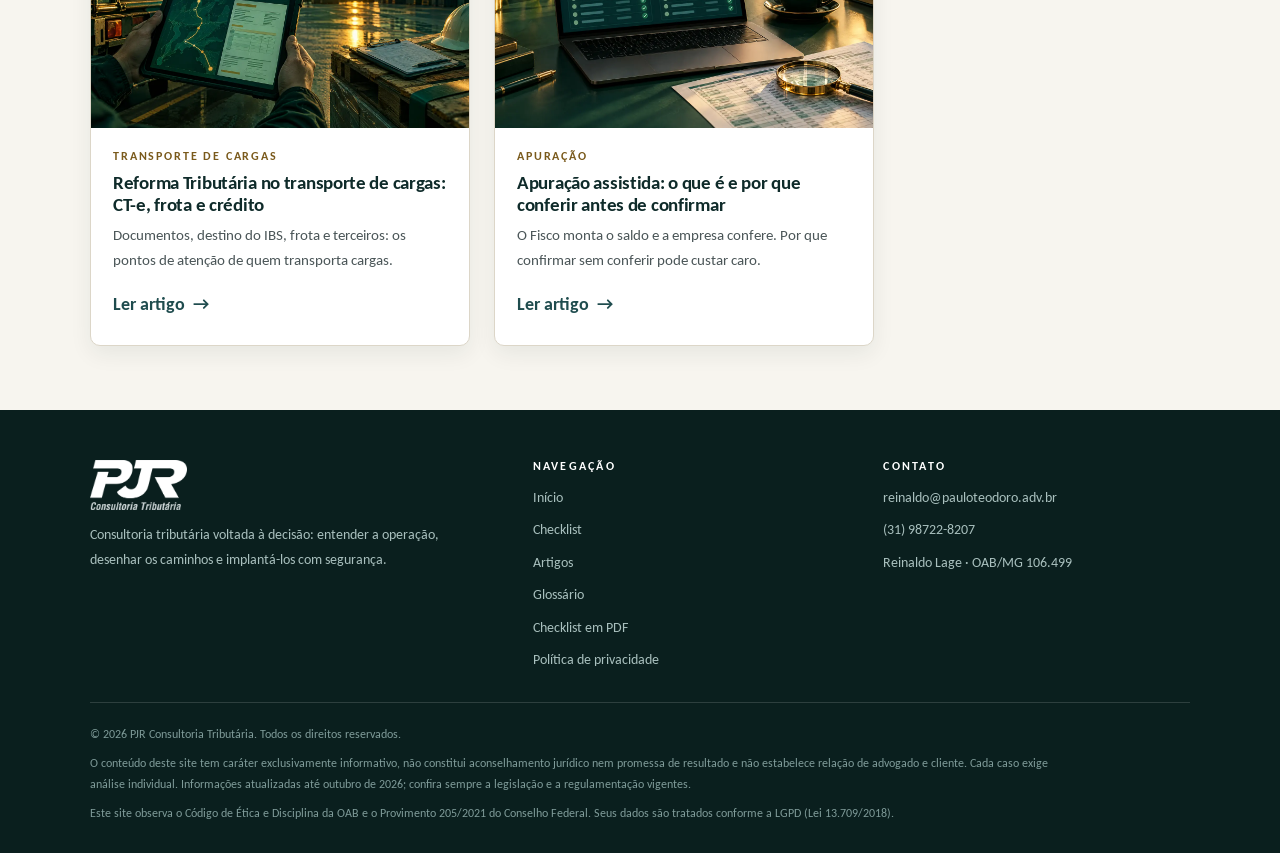
==== commit d8d0591f: "Fonte própria (sem Google Fonts), checklist em PDF, WhatsApp e compartilhar por artigo" ====
--- a/artigos/index.html
+++ b/artigos/index.html
@@ -65,8 +65,8 @@
   ]
 }
 </script>
-<link rel="preload" as="style" href="https://fonts.googleapis.com/css2?family=Carlito:wght@400;700&display=swap" onload="this.onload=null;this.rel='stylesheet'">
-<noscript><link rel="stylesheet" href="https://fonts.googleapis.com/css2?family=Carlito:wght@400;700&display=swap"></noscript>
+<link rel="preload" href="../assets/fonts/carlito-400.woff2" as="font" type="font/woff2" crossorigin>
+<link rel="preload" href="../assets/fonts/carlito-700.woff2" as="font" type="font/woff2" crossorigin>
 <link rel="stylesheet" href="../assets/blog.css">
 </head>
 <body>
@@ -92,11 +92,14 @@
 </div></div>
 <section class="related" style="background:var(--paper)"><div class="container"><div class="cards"><a class="card" href="split-payment-reforma-tributaria.html"><img src="../assets/art-split.webp" alt="Terminal de pagamento e celular sobre uma mesa verde, com um fluxo de luz se dividindo em dois" width="1600" height="900" loading="lazy"><div><span class="tag">Caixa e fluxo de pagamento</span><h3>Split payment: o que é e como pode afetar o caixa da sua empresa</h3><p>O tributo passa a ser separado no momento do pagamento. Veja o efeito no caixa e como se preparar.</p><span class="more">Ler artigo <span aria-hidden="true">→</span></span></div></a><a class="card" href="cclasstrib-classificacao-tributaria.html"><img src="../assets/art-cclasstrib.webp" alt="Tablet com códigos, notas fiscais e uma lupa dourada sobre a mesa" width="1600" height="900" loading="lazy"><div><span class="tag">Documentos fiscais</span><h3>cClassTrib: por que errar a classificação tributária pode custar crédito</h3><p>O código de classificação tributária nos documentos fiscais e por que um erro vira saldo, e não erro.</p><span class="more">Ler artigo <span aria-hidden="true">→</span></span></div></a><a class="card" href="reforma-tributaria-construcao-civil-contratos.html"><img src="../assets/art-obra.webp" alt="Planta, contrato e capacete sobre a mesa, com um edifício em obras ao fundo" width="1600" height="900" loading="lazy"><div><span class="tag">Construção civil</span><h3>Reforma Tributária na construção civil: como preparar contratos de longo prazo</h3><p>Contratos de vários anos atravessam a transição. Pontos de atenção em preço, reequilíbrio e crédito da obra.</p><span class="more">Ler artigo <span aria-hidden="true">→</span></span></div></a><a class="card" href="creditos-pis-cofins-reforma-tributaria.html"><img src="../assets/art-pis.webp" alt="Livro-caixa, calculadora, moedas e balança sobre uma mesa de escritório" width="1600" height="900" loading="lazy"><div><span class="tag">Créditos de PIS e Cofins</span><h3>Créditos de PIS e Cofins na Reforma Tributária: o que acontece com os saldos</h3><p>PIS e Cofins acabam em 2027, mas os saldos credores continuam. Veja como se organizar.</p><span class="more">Ler artigo <span aria-hidden="true">→</span></span></div></a><a class="card" href="reforma-tributaria-transporte-de-cargas-cte.html"><img src="../assets/art-transporte.webp" alt="Tablet com rota e documento de frete diante de um caminhão carregado ao entardecer" width="1600" height="900" loading="lazy"><div><span class="tag">Transporte de cargas</span><h3>Reforma Tributária no transporte de cargas: CT-e, frota e crédito</h3><p>Documentos, destino do IBS, frota e terceiros: os pontos de atenção de quem transporta cargas.</p><span class="more">Ler artigo <span aria-hidden="true">→</span></span></div></a><a class="card" href="apuracao-assistida-o-que-e.html"><img src="../assets/art-apuracao.webp" alt="Notebook com painel de conferência de documentos e lupa sobre uma planilha" width="1600" height="900" loading="lazy"><div><span class="tag">Apuração</span><h3>Apuração assistida: o que é e por que conferir antes de confirmar</h3><p>O Fisco monta o saldo e a empresa confere. Por que confirmar sem conferir pode custar caro.</p><span class="more">Ler artigo <span aria-hidden="true">→</span></span></div></a></div></div></section>
 </main>
+<a class="wa" href="https://wa.me/5531987228207?text=Ol%C3%A1%2C%20vim%20pelo%20site%20da%20PJR%20e%20gostaria%20de%20conversar%20sobre%20a%20Reforma%20Tribut%C3%A1ria." aria-label="Conversar pelo WhatsApp" rel="noopener"><svg class="icon" viewBox="0 0 448 512" aria-hidden="true"><path d="M380.9 97.1C339 55.1 283.2 32 223.9 32c-122.4 0-222 99.6-222 222 0 39.1 10.2 77.3 29.6 111L0 480l117.7-30.9c32.4 17.7 68.9 27 106.1 27h.1c122.3 0 224.1-99.6 224.1-222 0-59.3-25.2-115-67.1-157zm-157 341.6c-33.2 0-65.7-8.9-94-25.7l-6.7-4-69.8 18.3L72 359.2l-4.4-7c-18.5-29.4-28.2-63.3-28.2-98.2 0-101.7 82.8-184.5 184.6-184.5 49.3 0 95.6 19.2 130.4 54.1 34.8 34.9 56.2 81.2 56.1 130.5 0 101.8-84.9 184.6-186.6 184.6zm101.2-138.2c-5.5-2.8-32.8-16.2-37.9-18-5.1-1.9-8.8-2.8-12.5 2.8-3.7 5.6-14.3 18-17.6 21.8-3.2 3.7-6.5 4.2-12 1.4-32.6-16.3-54-29.1-75.5-66-5.7-9.8 5.7-9.1 16.3-30.3 1.8-3.7.9-6.9-.5-9.7-1.4-2.8-12.5-30.1-17.1-41.2-4.5-10.8-9.1-9.3-12.5-9.5-3.2-.2-6.9-.2-10.6-.2-3.7 0-9.7 1.4-14.8 6.9-5.1 5.6-19.4 19-19.4 46.3 0 27.3 19.9 53.7 22.6 57.4 2.8 3.7 39.1 59.7 94.8 83.8 35.2 15.2 49 16.5 66.6 13.9 10.7-1.6 32.8-13.4 37.4-26.4 4.6-13 4.6-24.1 3.2-26.4-1.3-2.5-5-3.9-10.5-6.6z"></path></svg></a>
+<noscript><style>.wa{opacity:1;pointer-events:auto}</style></noscript>
+<script>(function(){var h=document.querySelector("header.site"),w=document.querySelector(".wa"),t=false;function f(){if(t)return;t=true;requestAnimationFrame(function(){h.classList.toggle("scrolled",window.scrollY>8);w.classList.toggle("show",window.scrollY>400);t=false})}window.addEventListener("scroll",f,{passive:true});f();var b=document.querySelector("[data-copy]");if(b)b.addEventListener("click",function(){var u=location.href.split("#")[0],ok=function(){b.textContent="Link copiado"};if(navigator.clipboard&&navigator.clipboard.writeText){navigator.clipboard.writeText(u).then(ok,function(){window.prompt("Copie o link:",u)})}else{window.prompt("Copie o link:",u)}})})();</script>
 <footer>
   <div class="container">
     <div class="fgrid">
       <div><img src="../assets/logo-pjr-white.png" alt="PJR Consultoria Tributária" width="97" height="50" loading="lazy"><p>Consultoria tributária voltada à decisão: entender a operação, desenhar os caminhos e implantá-los com segurança.</p></div>
-      <div><h3>Navegação</h3><ul><li><a href="../index.html">Início</a></li><li><a href="../index.html#checklist">Checklist</a></li><li><a href="index.html">Artigos</a></li><li><a href="../index.html#glossario">Glossário</a></li><li><a href="../privacidade.html">Política de privacidade</a></li></ul></div>
+      <div><h3>Navegação</h3><ul><li><a href="../index.html">Início</a></li><li><a href="../index.html#checklist">Checklist</a></li><li><a href="index.html">Artigos</a></li><li><a href="../index.html#glossario">Glossário</a></li><li><a href="../checklist-reforma-tributaria-PJR.pdf" download>Checklist em PDF</a></li><li><a href="../privacidade.html">Política de privacidade</a></li></ul></div>
       <div><h3>Contato</h3><ul><li><a href="mailto:reinaldo@pauloteodoro.adv.br">reinaldo@pauloteodoro.adv.br</a></li><li><a href="tel:+5531987228207">(31) 98722-8207</a></li><li>Reinaldo Lage · OAB/MG 106.499</li></ul></div>
     </div>
     <div class="legal">
--- a/assets/blog.css
+++ b/assets/blog.css
@@ -1,3 +1,6 @@
+@font-face{font-family:Carlito;font-style:normal;font-weight:400;font-display:swap;src:local("Calibri"),url(fonts/carlito-400.woff2) format("woff2")}
+@font-face{font-family:Carlito;font-style:normal;font-weight:700;font-display:swap;src:local("Calibri Bold"),url(fonts/carlito-700.woff2) format("woff2")}
+@font-face{font-family:Carlito;font-style:italic;font-weight:400;font-display:swap;src:local("Calibri Italic"),url(fonts/carlito-400-italic.woff2) format("woff2")}
 :root{--green:#1F4C4E;--green-deep:#0F2B2A;--green-mid:#2E8B84;--gold:#B8893A;--gold-bright:#D9AE5B;--gold-ink:#7A5A1C;--paper:#F7F5EF;--paper-2:#EFEBE1;--ink:#1B2627;--ink-soft:#4B5658;--line:#DCD6C8;--ease:cubic-bezier(.22,1,.36,1);--sans:Calibri,Carlito,"Segoe UI",system-ui,-apple-system,Arial,sans-serif}
 *{box-sizing:border-box}
 html{scroll-behavior:smooth;scroll-padding-top:84px}
@@ -90,3 +93,16 @@
 @media(max-width:600px){body{font-size:17px}.cta{padding:26px 22px}.author{flex-direction:column;text-align:center}}
 @media(prefers-reduced-motion:reduce){*,*::before,*::after{transition:none!important;animation:none!important}html{scroll-behavior:auto}}
 @media print{header.site,.toc,.cta,.related,footer,.skip{display:none!important}.a-hero{background:#fff;color:#000;padding:0}.a-hero h1,.a-hero .meta{color:#000}.a-hero::after{display:none}.a-wrap{display:block;padding:0}}
+
+header.site{transition:box-shadow .25s}header.site.scrolled{box-shadow:0 10px 30px rgba(0,0,0,.28)}
+.share{display:flex;flex-wrap:wrap;align-items:center;gap:10px 14px;margin:2em 0 0;padding:16px 0;border-top:1px solid var(--line);border-bottom:1px solid var(--line);font-size:.92rem}
+.share span{color:var(--ink-soft);font-weight:700;letter-spacing:.04em}
+.share a,.share button{font:inherit;font-size:.9rem;font-weight:700;color:var(--green);background:#fff;border:1px solid var(--line);border-radius:999px;padding:7px 16px;text-decoration:none;cursor:pointer;transition:background-color .2s,border-color .2s,transform .15s var(--ease)}
+.share a:hover,.share button:hover{border-color:var(--gold);background:#FBF2DE}
+.share a:active,.share button:active{transform:scale(.97)}
+.a-body .cta{margin-top:1.6em}
+.wa{position:fixed;right:18px;bottom:18px;z-index:60;width:58px;height:58px;border-radius:50%;background:var(--green);color:var(--gold-bright);border:1.5px solid var(--gold-bright);display:grid;place-items:center;box-shadow:0 10px 26px rgba(0,0,0,.35);font-size:1.6rem;text-decoration:none;opacity:0;transform:translateY(14px) scale(.9);pointer-events:none;transition:opacity .3s,transform .3s var(--ease)}
+.wa.show{opacity:1;transform:none;pointer-events:auto}
+.wa .icon{width:1em;height:1em}
+@media(hover:hover) and (pointer:fine){.wa.show:hover{transform:scale(1.06)}}
+@media print{.wa,.share{display:none!important}}
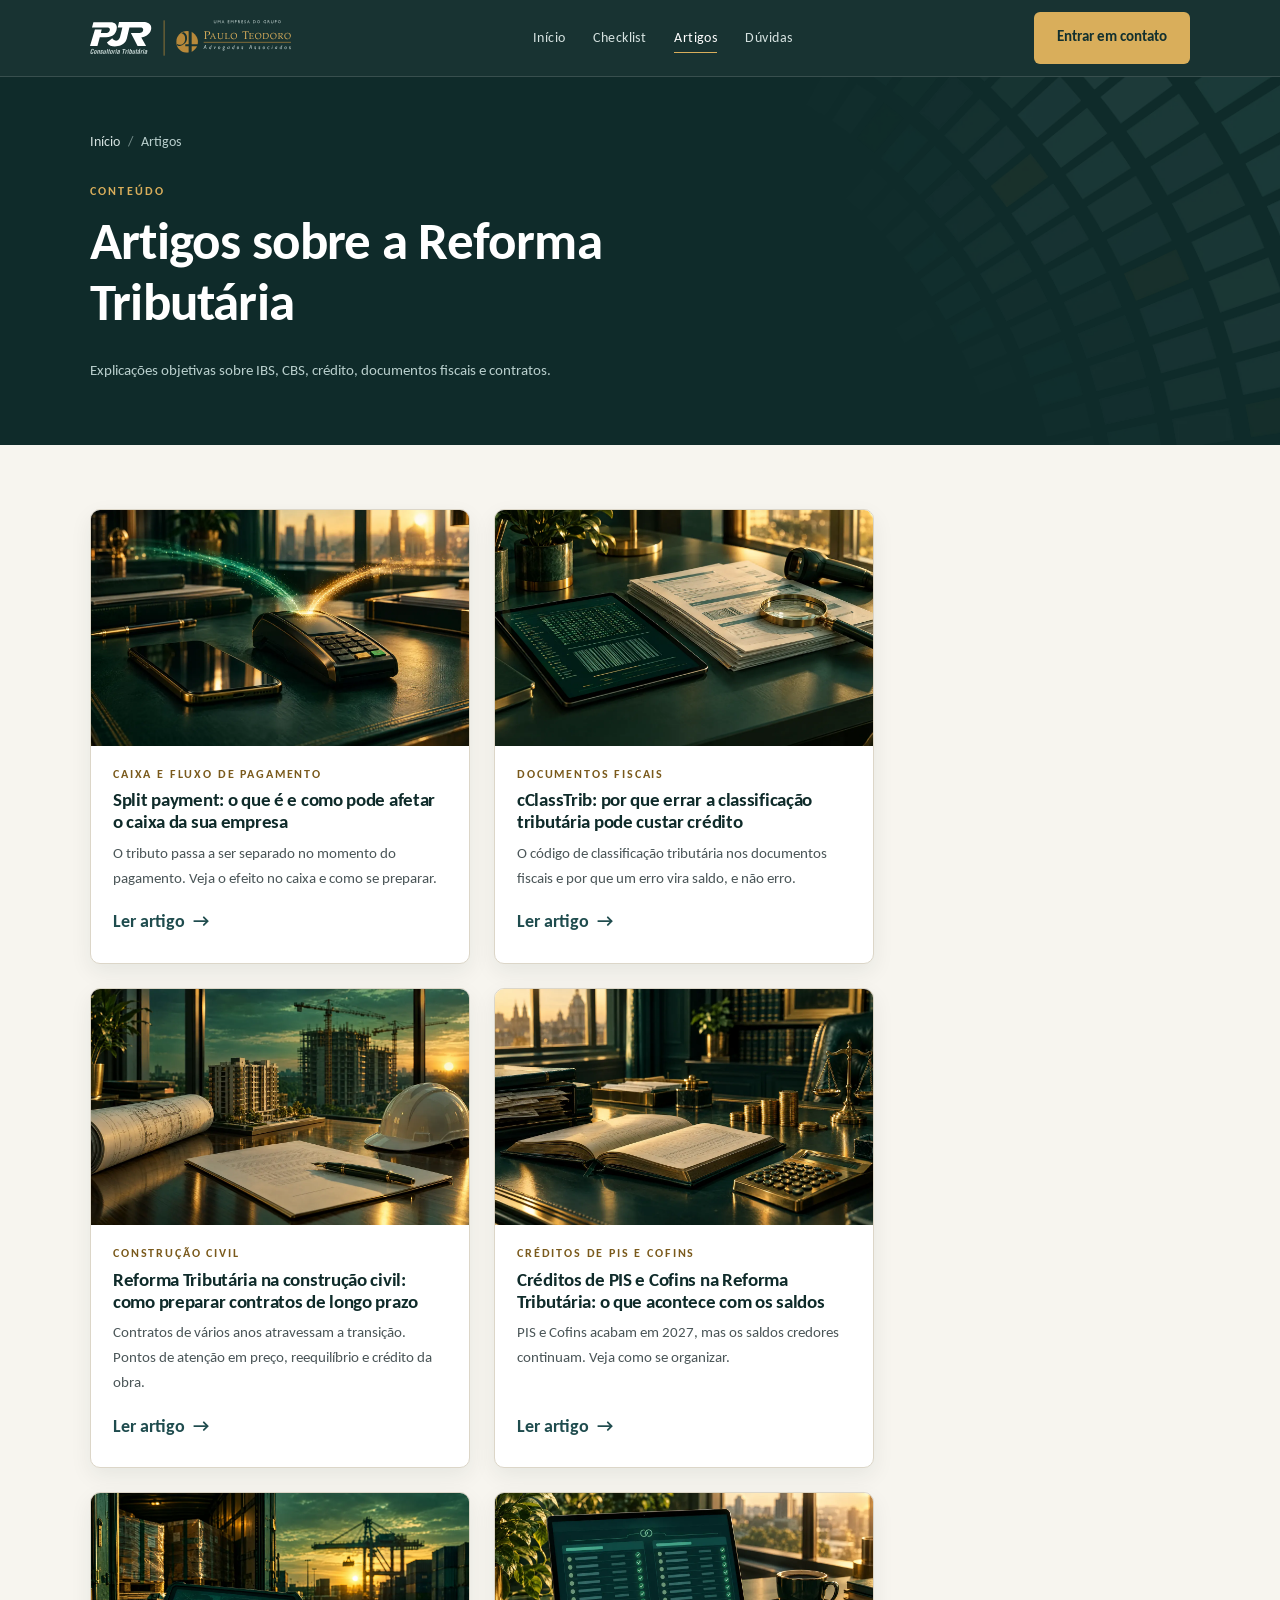
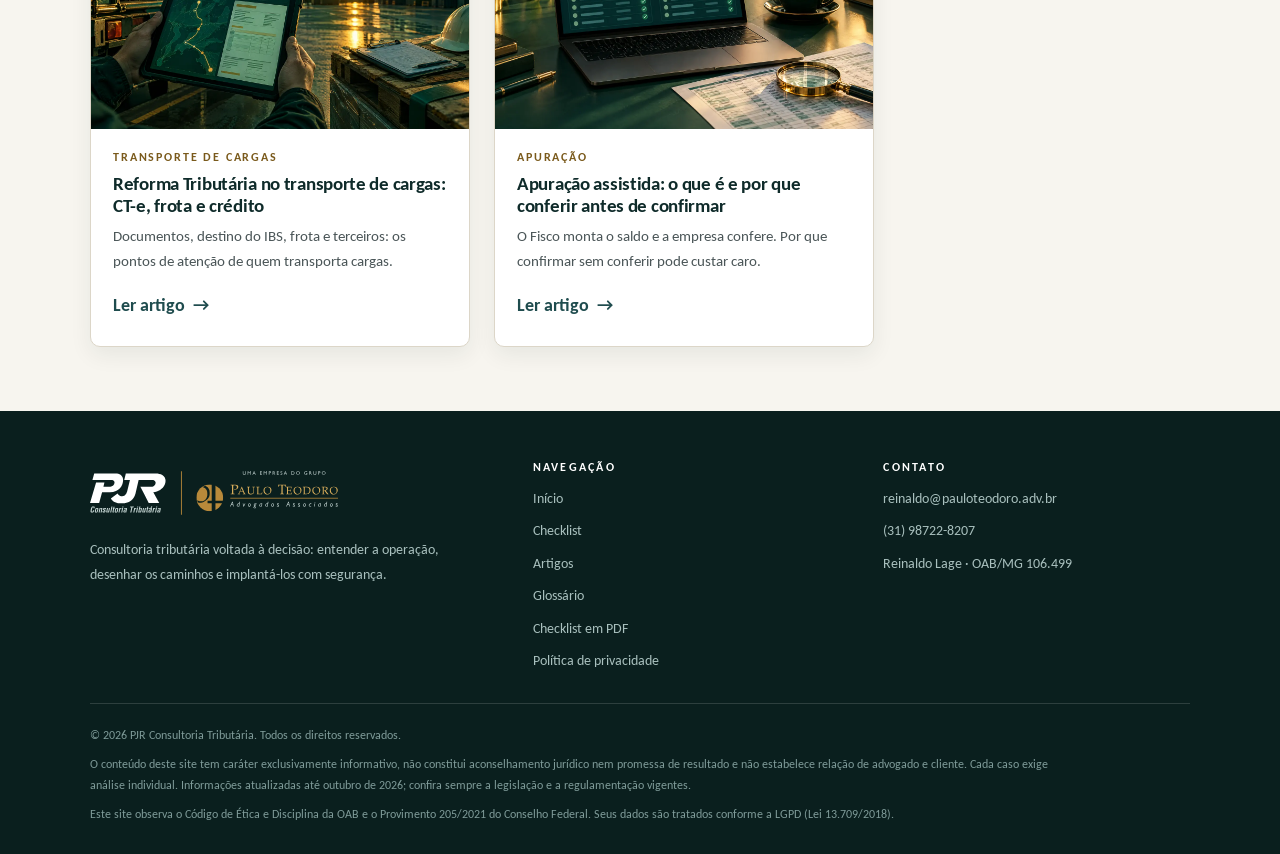
==== commit 557bb4e4: "Selo do grupo Paulo Teodoro nos logos e seção dos sócios Co-Authored-By: Claude Sonnet 5.5 <noreply@" ====
--- a/artigos/index.html
+++ b/artigos/index.html
@@ -10,9 +10,11 @@
 <meta name="theme-color" content="#0F2B2A">
 <link rel="canonical" href="https://samubhz.github.io/pjr-consultoria-tributaria/artigos/">
 <link rel="alternate" hreflang="pt-BR" href="https://samubhz.github.io/pjr-consultoria-tributaria/artigos/">
-<link rel="icon" href="../assets/favicon.ico" sizes="any">
-<link rel="icon" type="image/png" sizes="32x32" href="../assets/favicon-32.png">
-<link rel="apple-touch-icon" href="../assets/apple-touch-icon.png">
+<link rel="icon" type="image/svg+xml" href="../assets/favicon.svg?v=2">
+<link rel="icon" href="../assets/favicon.ico?v=2" sizes="any">
+<link rel="icon" type="image/png" sizes="32x32" href="../assets/favicon-32.png?v=2">
+<link rel="apple-touch-icon" href="../assets/apple-touch-icon.png?v=2">
+<link rel="manifest" href="../site.webmanifest">
 <meta property="og:type" content="website">
 <meta property="og:locale" content="pt_BR">
 <meta property="og:site_name" content="PJR Consultoria Tributária">
@@ -73,7 +75,7 @@
 <a class="skip" href="#conteudo">Ir para o conteúdo</a>
 <header class="site">
   <div class="container nav">
-    <a href="../index.html" aria-label="PJR Consultoria Tributária, início"><img src="../assets/logo-pjr-white.png" alt="PJR Consultoria Tributária" width="89" height="46"></a>
+    <a href="../index.html" aria-label="PJR Consultoria Tributária, início"><img src="../assets/selo-grupo-negativo.svg" alt="PJR Consultoria Tributária, uma empresa do grupo Paulo Teodoro Advogados Associados" width="201" height="52"></a>
     <nav aria-label="Principal"><ul>
       <li><a class="link" href="../index.html">Início</a></li>
       <li><a class="link" href="../index.html#checklist">Checklist</a></li>
@@ -98,7 +100,7 @@
 <footer>
   <div class="container">
     <div class="fgrid">
-      <div><img src="../assets/logo-pjr-white.png" alt="PJR Consultoria Tributária" width="97" height="50" loading="lazy"><p>Consultoria tributária voltada à decisão: entender a operação, desenhar os caminhos e implantá-los com segurança.</p></div>
+      <div><img src="../assets/selo-grupo-negativo.svg" alt="PJR Consultoria Tributária, uma empresa do grupo Paulo Teodoro Advogados Associados" width="248" height="64" loading="lazy" style="height:64px;width:auto;max-width:100%"><p>Consultoria tributária voltada à decisão: entender a operação, desenhar os caminhos e implantá-los com segurança.</p></div>
       <div><h3>Navegação</h3><ul><li><a href="../index.html">Início</a></li><li><a href="../index.html#checklist">Checklist</a></li><li><a href="index.html">Artigos</a></li><li><a href="../index.html#glossario">Glossário</a></li><li><a href="../checklist-reforma-tributaria-PJR.pdf" download>Checklist em PDF</a></li><li><a href="../privacidade.html">Política de privacidade</a></li></ul></div>
       <div><h3>Contato</h3><ul><li><a href="mailto:reinaldo@pauloteodoro.adv.br">reinaldo@pauloteodoro.adv.br</a></li><li><a href="tel:+5531987228207">(31) 98722-8207</a></li><li>Reinaldo Lage · OAB/MG 106.499</li></ul></div>
     </div>
--- a/assets/blog.css
+++ b/assets/blog.css
@@ -17,7 +17,7 @@
 
 header.site{position:sticky;top:0;z-index:50;background:rgba(15,43,42,.96);backdrop-filter:blur(10px);border-bottom:1px solid rgba(255,255,255,.14)}
 .nav{display:flex;align-items:center;justify-content:space-between;gap:24px;padding:12px 0}
-.nav img{height:46px;width:auto}
+.nav img{height:52px;width:auto;max-width:62vw}
 .nav ul{display:flex;gap:28px;list-style:none;margin:0;padding:0}
 .nav a.link{color:#D6E3E1;text-decoration:none;font-size:.9rem;font-weight:500;letter-spacing:.03em;padding:6px 0;border-bottom:1px solid transparent}
 .nav a.link:hover,.nav a.link[aria-current]{color:#fff;border-color:var(--gold-bright)}
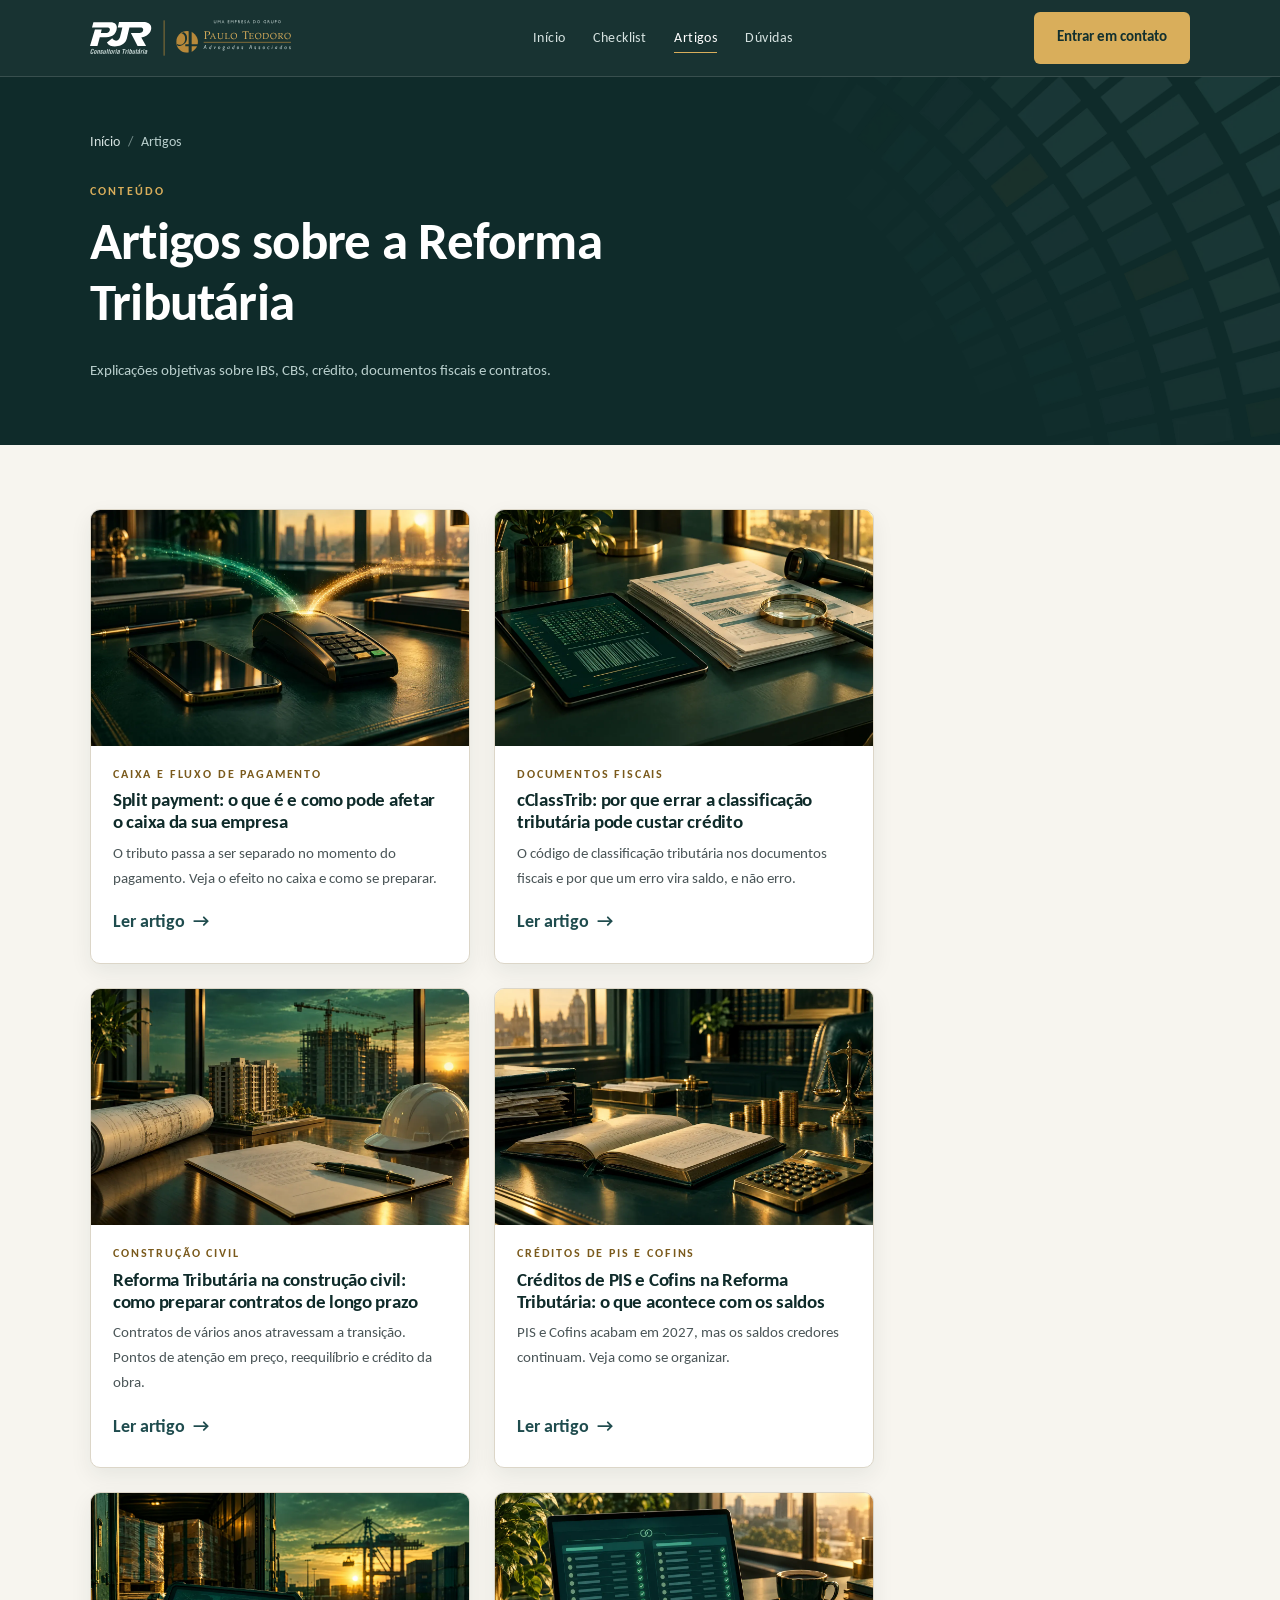
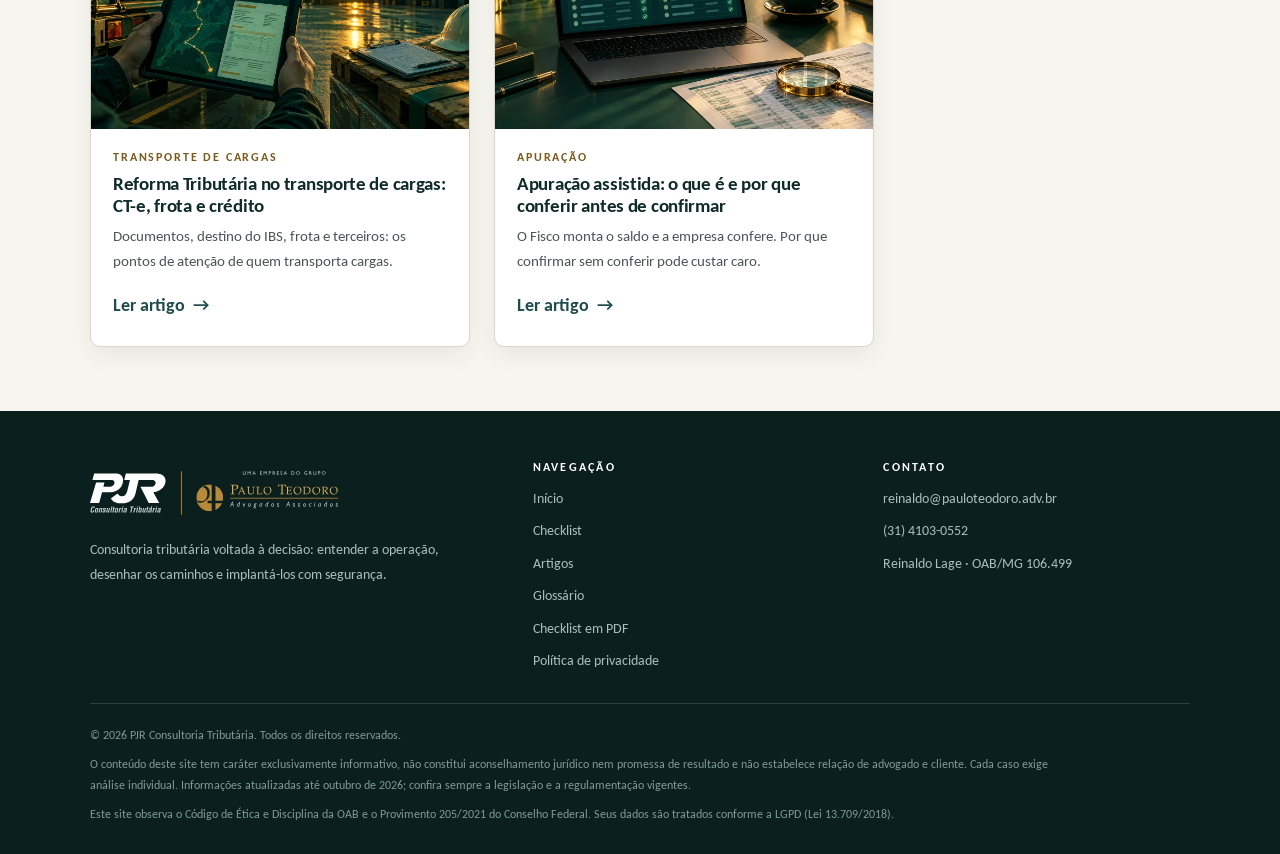
==== commit a83173a4: "Contato: telefone e WhatsApp do site do Paulo Teodoro Co-Authored-By: Claude Sonnet 5.5 <noreply@ant" ====
--- a/artigos/index.html
+++ b/artigos/index.html
@@ -94,7 +94,7 @@
 </div></div>
 <section class="related" style="background:var(--paper)"><div class="container"><div class="cards"><a class="card" href="split-payment-reforma-tributaria.html"><img src="../assets/art-split.webp" alt="Terminal de pagamento e celular sobre uma mesa verde, com um fluxo de luz se dividindo em dois" width="1600" height="900" loading="lazy"><div><span class="tag">Caixa e fluxo de pagamento</span><h3>Split payment: o que é e como pode afetar o caixa da sua empresa</h3><p>O tributo passa a ser separado no momento do pagamento. Veja o efeito no caixa e como se preparar.</p><span class="more">Ler artigo <span aria-hidden="true">→</span></span></div></a><a class="card" href="cclasstrib-classificacao-tributaria.html"><img src="../assets/art-cclasstrib.webp" alt="Tablet com códigos, notas fiscais e uma lupa dourada sobre a mesa" width="1600" height="900" loading="lazy"><div><span class="tag">Documentos fiscais</span><h3>cClassTrib: por que errar a classificação tributária pode custar crédito</h3><p>O código de classificação tributária nos documentos fiscais e por que um erro vira saldo, e não erro.</p><span class="more">Ler artigo <span aria-hidden="true">→</span></span></div></a><a class="card" href="reforma-tributaria-construcao-civil-contratos.html"><img src="../assets/art-obra.webp" alt="Planta, contrato e capacete sobre a mesa, com um edifício em obras ao fundo" width="1600" height="900" loading="lazy"><div><span class="tag">Construção civil</span><h3>Reforma Tributária na construção civil: como preparar contratos de longo prazo</h3><p>Contratos de vários anos atravessam a transição. Pontos de atenção em preço, reequilíbrio e crédito da obra.</p><span class="more">Ler artigo <span aria-hidden="true">→</span></span></div></a><a class="card" href="creditos-pis-cofins-reforma-tributaria.html"><img src="../assets/art-pis.webp" alt="Livro-caixa, calculadora, moedas e balança sobre uma mesa de escritório" width="1600" height="900" loading="lazy"><div><span class="tag">Créditos de PIS e Cofins</span><h3>Créditos de PIS e Cofins na Reforma Tributária: o que acontece com os saldos</h3><p>PIS e Cofins acabam em 2027, mas os saldos credores continuam. Veja como se organizar.</p><span class="more">Ler artigo <span aria-hidden="true">→</span></span></div></a><a class="card" href="reforma-tributaria-transporte-de-cargas-cte.html"><img src="../assets/art-transporte.webp" alt="Tablet com rota e documento de frete diante de um caminhão carregado ao entardecer" width="1600" height="900" loading="lazy"><div><span class="tag">Transporte de cargas</span><h3>Reforma Tributária no transporte de cargas: CT-e, frota e crédito</h3><p>Documentos, destino do IBS, frota e terceiros: os pontos de atenção de quem transporta cargas.</p><span class="more">Ler artigo <span aria-hidden="true">→</span></span></div></a><a class="card" href="apuracao-assistida-o-que-e.html"><img src="../assets/art-apuracao.webp" alt="Notebook com painel de conferência de documentos e lupa sobre uma planilha" width="1600" height="900" loading="lazy"><div><span class="tag">Apuração</span><h3>Apuração assistida: o que é e por que conferir antes de confirmar</h3><p>O Fisco monta o saldo e a empresa confere. Por que confirmar sem conferir pode custar caro.</p><span class="more">Ler artigo <span aria-hidden="true">→</span></span></div></a></div></div></section>
 </main>
-<a class="wa" href="https://wa.me/5531987228207?text=Ol%C3%A1%2C%20vim%20pelo%20site%20da%20PJR%20e%20gostaria%20de%20conversar%20sobre%20a%20Reforma%20Tribut%C3%A1ria." aria-label="Conversar pelo WhatsApp" rel="noopener"><svg class="icon" viewBox="0 0 448 512" aria-hidden="true"><path d="M380.9 97.1C339 55.1 283.2 32 223.9 32c-122.4 0-222 99.6-222 222 0 39.1 10.2 77.3 29.6 111L0 480l117.7-30.9c32.4 17.7 68.9 27 106.1 27h.1c122.3 0 224.1-99.6 224.1-222 0-59.3-25.2-115-67.1-157zm-157 341.6c-33.2 0-65.7-8.9-94-25.7l-6.7-4-69.8 18.3L72 359.2l-4.4-7c-18.5-29.4-28.2-63.3-28.2-98.2 0-101.7 82.8-184.5 184.6-184.5 49.3 0 95.6 19.2 130.4 54.1 34.8 34.9 56.2 81.2 56.1 130.5 0 101.8-84.9 184.6-186.6 184.6zm101.2-138.2c-5.5-2.8-32.8-16.2-37.9-18-5.1-1.9-8.8-2.8-12.5 2.8-3.7 5.6-14.3 18-17.6 21.8-3.2 3.7-6.5 4.2-12 1.4-32.6-16.3-54-29.1-75.5-66-5.7-9.8 5.7-9.1 16.3-30.3 1.8-3.7.9-6.9-.5-9.7-1.4-2.8-12.5-30.1-17.1-41.2-4.5-10.8-9.1-9.3-12.5-9.5-3.2-.2-6.9-.2-10.6-.2-3.7 0-9.7 1.4-14.8 6.9-5.1 5.6-19.4 19-19.4 46.3 0 27.3 19.9 53.7 22.6 57.4 2.8 3.7 39.1 59.7 94.8 83.8 35.2 15.2 49 16.5 66.6 13.9 10.7-1.6 32.8-13.4 37.4-26.4 4.6-13 4.6-24.1 3.2-26.4-1.3-2.5-5-3.9-10.5-6.6z"></path></svg></a>
+<a class="wa" href="https://wa.me/5531992172016?text=Ol%C3%A1%2C%20vim%20pelo%20site%20da%20PJR%20e%20gostaria%20de%20conversar%20sobre%20a%20Reforma%20Tribut%C3%A1ria." aria-label="Conversar pelo WhatsApp" rel="noopener"><svg class="icon" viewBox="0 0 448 512" aria-hidden="true"><path d="M380.9 97.1C339 55.1 283.2 32 223.9 32c-122.4 0-222 99.6-222 222 0 39.1 10.2 77.3 29.6 111L0 480l117.7-30.9c32.4 17.7 68.9 27 106.1 27h.1c122.3 0 224.1-99.6 224.1-222 0-59.3-25.2-115-67.1-157zm-157 341.6c-33.2 0-65.7-8.9-94-25.7l-6.7-4-69.8 18.3L72 359.2l-4.4-7c-18.5-29.4-28.2-63.3-28.2-98.2 0-101.7 82.8-184.5 184.6-184.5 49.3 0 95.6 19.2 130.4 54.1 34.8 34.9 56.2 81.2 56.1 130.5 0 101.8-84.9 184.6-186.6 184.6zm101.2-138.2c-5.5-2.8-32.8-16.2-37.9-18-5.1-1.9-8.8-2.8-12.5 2.8-3.7 5.6-14.3 18-17.6 21.8-3.2 3.7-6.5 4.2-12 1.4-32.6-16.3-54-29.1-75.5-66-5.7-9.8 5.7-9.1 16.3-30.3 1.8-3.7.9-6.9-.5-9.7-1.4-2.8-12.5-30.1-17.1-41.2-4.5-10.8-9.1-9.3-12.5-9.5-3.2-.2-6.9-.2-10.6-.2-3.7 0-9.7 1.4-14.8 6.9-5.1 5.6-19.4 19-19.4 46.3 0 27.3 19.9 53.7 22.6 57.4 2.8 3.7 39.1 59.7 94.8 83.8 35.2 15.2 49 16.5 66.6 13.9 10.7-1.6 32.8-13.4 37.4-26.4 4.6-13 4.6-24.1 3.2-26.4-1.3-2.5-5-3.9-10.5-6.6z"></path></svg></a>
 <noscript><style>.wa{opacity:1;pointer-events:auto}</style></noscript>
 <script>(function(){var h=document.querySelector("header.site"),w=document.querySelector(".wa"),t=false;function f(){if(t)return;t=true;requestAnimationFrame(function(){h.classList.toggle("scrolled",window.scrollY>8);w.classList.toggle("show",window.scrollY>400);t=false})}window.addEventListener("scroll",f,{passive:true});f();var b=document.querySelector("[data-copy]");if(b)b.addEventListener("click",function(){var u=location.href.split("#")[0],ok=function(){b.textContent="Link copiado"};if(navigator.clipboard&&navigator.clipboard.writeText){navigator.clipboard.writeText(u).then(ok,function(){window.prompt("Copie o link:",u)})}else{window.prompt("Copie o link:",u)}})})();</script>
 <footer>
@@ -102,7 +102,7 @@
     <div class="fgrid">
       <div><img src="../assets/selo-grupo-negativo.svg" alt="PJR Consultoria Tributária, uma empresa do grupo Paulo Teodoro Advogados Associados" width="248" height="64" loading="lazy" style="height:64px;width:auto;max-width:100%"><p>Consultoria tributária voltada à decisão: entender a operação, desenhar os caminhos e implantá-los com segurança.</p></div>
       <div><h3>Navegação</h3><ul><li><a href="../index.html">Início</a></li><li><a href="../index.html#checklist">Checklist</a></li><li><a href="index.html">Artigos</a></li><li><a href="../index.html#glossario">Glossário</a></li><li><a href="../checklist-reforma-tributaria-PJR.pdf" download>Checklist em PDF</a></li><li><a href="../privacidade.html">Política de privacidade</a></li></ul></div>
-      <div><h3>Contato</h3><ul><li><a href="mailto:reinaldo@pauloteodoro.adv.br">reinaldo@pauloteodoro.adv.br</a></li><li><a href="tel:+5531987228207">(31) 98722-8207</a></li><li>Reinaldo Lage · OAB/MG 106.499</li></ul></div>
+      <div><h3>Contato</h3><ul><li><a href="mailto:reinaldo@pauloteodoro.adv.br">reinaldo@pauloteodoro.adv.br</a></li><li><a href="tel:+553141030552">(31) 4103-0552</a></li><li>Reinaldo Lage · OAB/MG 106.499</li></ul></div>
     </div>
     <div class="legal">
       <span>© 2026 PJR Consultoria Tributária. Todos os direitos reservados.</span>
